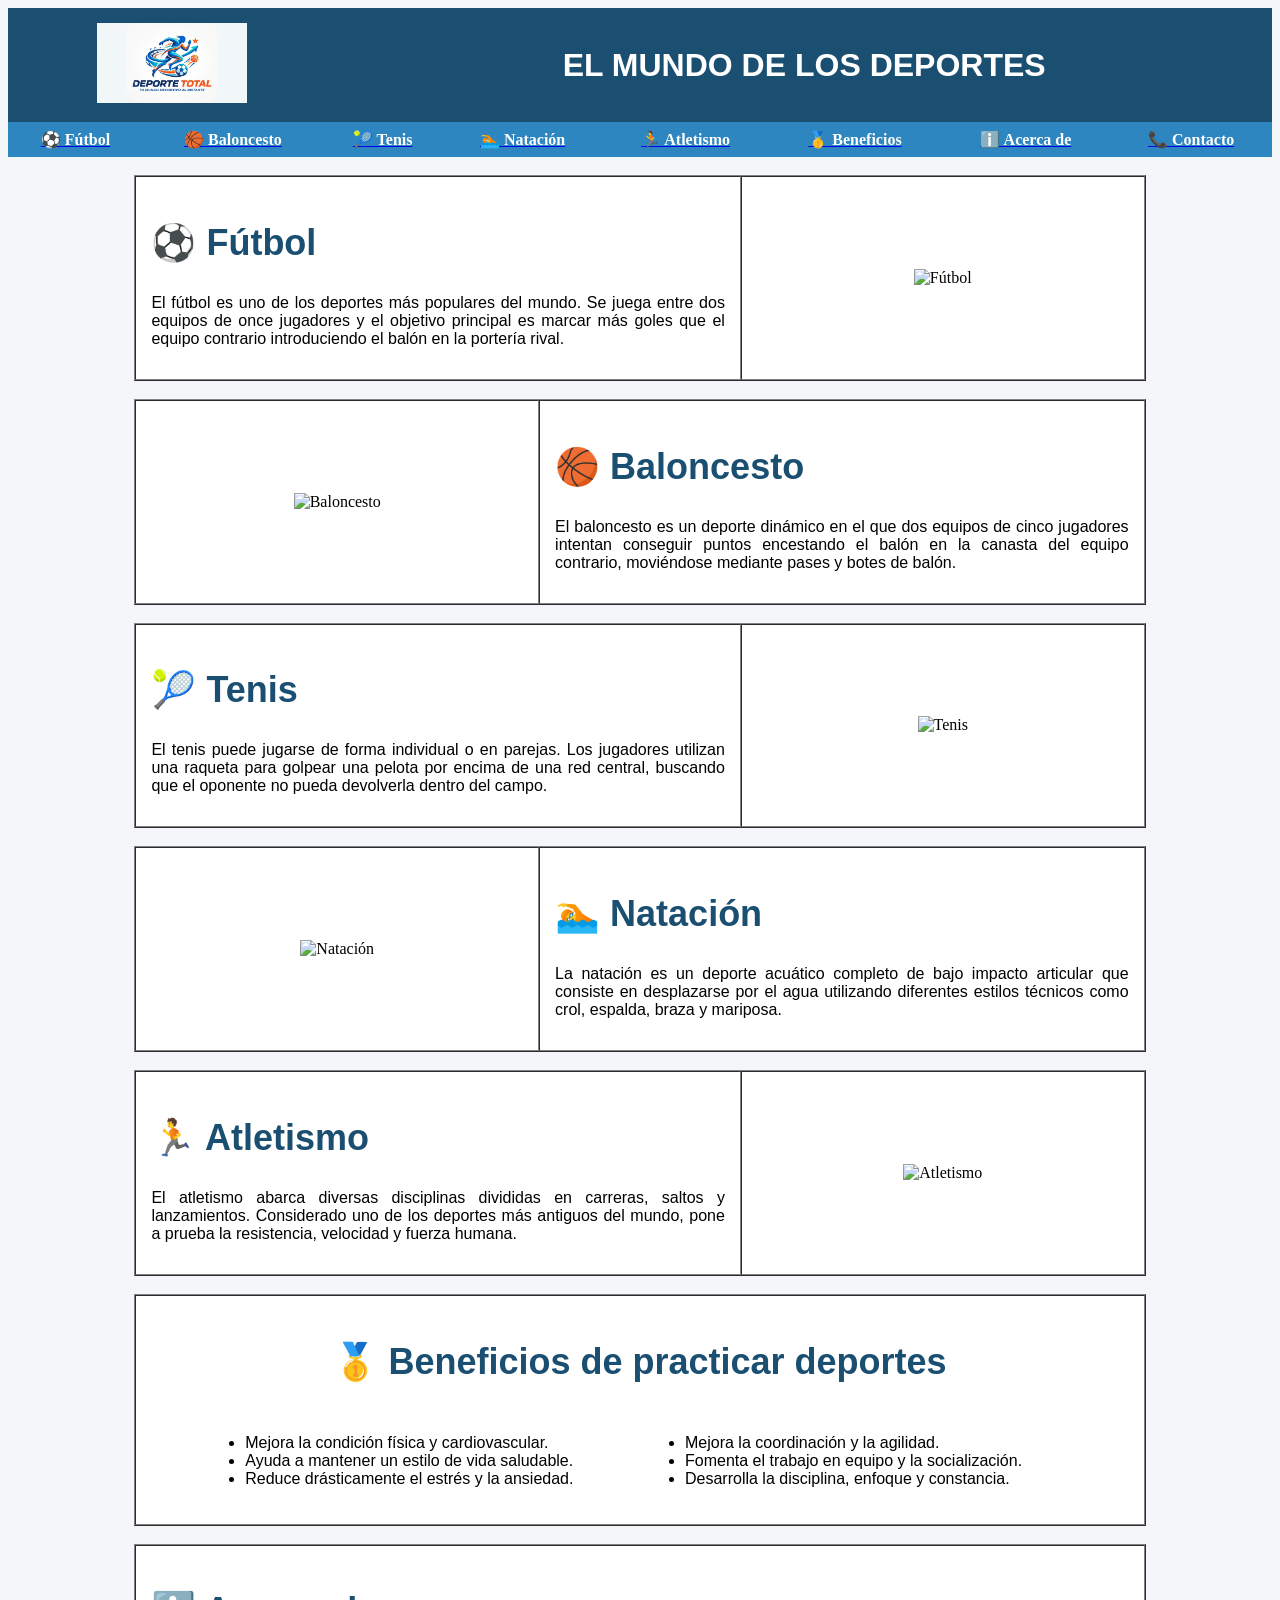
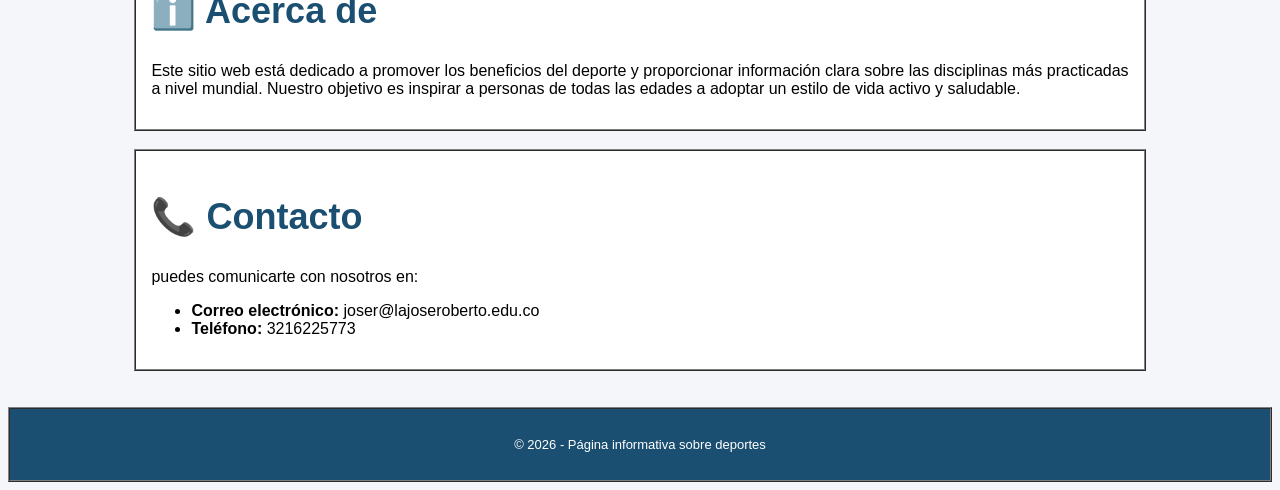
==== index.html @ e4895d81 "interactividad" ====
<!DOCTYPE html>
<html lang="es">
<head>
    <meta charset="UTF-8">
    <meta name="viewport" content="width=device-width, initial-scale=1.0">
    <title>El Mundo de los Deportes</title>
</head>
<body bgcolor="#F4F6F9">

    <header>
        <table border="0" cellpadding="15" cellspacing="0" width="100%" bgcolor="#1B4F72">
            <tr align="center">
                <td>
                    <img src="LOGO.jpg" width="150" height="80" alt="Logo Deportes">
                </td>
                <td>
                    <font face="Arial" size="6" color="#FFFFFF">
                        <strong>EL MUNDO DE LOS DEPORTES</strong>
                    </font>
                </td>
            </tr>
        </table>
    </header>

    <table border="0" cellpadding="8" cellspacing="0" width="100%" bgcolor="#2E86C1">
        <tr align="center">
            <td><a href="#futbol"><font color="white"><b>⚽ Fútbol</b></font></a></td>
            <td><a href="#baloncesto"><font color="white"><b>🏀 Baloncesto</b></font></a></td>
            <td><a href="#tenis"><font color="white"><b>🎾 Tenis</b></font></a></td>
            <td><a href="#natacion"><font color="white"><b>🏊 Natación</b></font></a></td>
            <td><a href="#atletismo"><font color="white"><b>🏃 Atletismo</b></font></a></td>
            <td><a href="#beneficios"><font color="white"><b>🥇 Beneficios</b></font></a></td>
            <td><a href="#acerca"><font color="white"><b>ℹ️ Acerca de</b></font></a></td>
            <td><a href="#contacto"><font color="white"><b>📞 Contacto</b></font></a></td>
        </tr>
    </table>

    <br>

    <main>
        <table border="0" cellpadding="0" cellspacing="0" width="80%" align="center">
            <tr>
                <td>

                    <section id="futbol">
                        <table border="1" cellpadding="15" cellspacing="0" width="100%" bgcolor="#FFFFFF">
                            <tr>
                                <td width="60%">
                                    <font face="Arial" size="5" color="#1B4F72"><h2>⚽ Fútbol</h2></font>
                                    <font face="Arial" size="3">
                                        <p align="justify">El fútbol es uno de los deportes más populares del mundo. Se juega entre dos equipos de once jugadores y el objetivo principal es marcar más goles que el equipo contrario introduciendo el balón en la portería rival.</p>
                                    </font>
                                </td>
                                <td width="40%" align="center">
                                    <img src="https://images.unsplash.com/photo-1579952363873-27f3bade9f55?auto=format&fit=crop&w=900&q=80" width="250" alt="Fútbol">
                                </td>
                            </tr>
                        </table>
                    </section>

                    <br>

                    <section id="baloncesto">
                        <table border="1" cellpadding="15" cellspacing="0" width="100%" bgcolor="#FFFFFF">
                            <tr>
                                <td width="40%" align="center">
                                    <img src="https://images.unsplash.com/photo-1546519638-68e109498ffc?auto=format&fit=crop&w=900&q=80" width="250" alt="Baloncesto">
                                </td>
                                <td width="60%">
                                    <font face="Arial" size="5" color="#1B4F72"><h2>🏀 Baloncesto</h2></font>
                                    <font face="Arial" size="3">
                                        <p align="justify">El baloncesto es un deporte dinámico en el que dos equipos de cinco jugadores intentan conseguir puntos encestando el balón en la canasta del equipo contrario, moviéndose mediante pases y botes de balón.</p>
                                    </font>
                                </td>
                            </tr>
                        </table>
                    </section>

                    <br>

                    <section id="tenis">
                        <table border="1" cellpadding="15" cellspacing="0" width="100%" bgcolor="#FFFFFF">
                            <tr>
                                <td width="60%">
                                    <font face="Arial" size="5" color="#1B4F72"><h2>🎾 Tenis</h2></font>
                                    <font face="Arial" size="3">
                                        <p align="justify">El tenis puede jugarse de forma individual o en parejas. Los jugadores utilizan una raqueta para golpear una pelota por encima de una red central, buscando que el oponente no pueda devolverla dentro del campo.</p>
                                    </font>
                                </td>
                                <td width="40%" align="center">
                                    <img src="https://images.unsplash.com/photo-1595435934249-5df7ed86e1c0?auto=format&fit=crop&w=900&q=80" width="250" alt="Tenis">
                                </td>
                            </tr>
                        </table>
                    </section>

                    <br>

                    <section id="natacion">
                        <table border="1" cellpadding="15" cellspacing="0" width="100%" bgcolor="#FFFFFF">
                            <tr>
                                <td width="40%" align="center">
                                    <img src="https://images.unsplash.com/photo-1530549387789-4c1017266635?auto=format&fit=crop&w=900&q=80" width="250" alt="Natación">
                                </td>
                                <td width="60%">
                                    <font face="Arial" size="5" color="#1B4F72"><h2>🏊 Natación</h2></font>
                                    <font face="Arial" size="3">
                                        <p align="justify">La natación es un deporte acuático completo de bajo impacto articular que consiste en desplazarse por el agua utilizando diferentes estilos técnicos como crol, espalda, braza y mariposa.</p>
                                    </font>
                                </td>
                            </tr>
                        </table>
                    </section>

                    <br>

                    <section id="atletismo">
                        <table border="1" cellpadding="15" cellspacing="0" width="100%" bgcolor="#FFFFFF">
                            <tr>
                                <td width="60%">
                                    <font face="Arial" size="5" color="#1B4F72"><h2>🏃 Atletismo</h2></font>
                                    <font face="Arial" size="3">
                                        <p align="justify">El atletismo abarca diversas disciplinas divididas en carreras, saltos y lanzamientos. Considerado uno de los deportes más antiguos del mundo, pone a prueba la resistencia, velocidad y fuerza humana.</p>
                                    </font>
                                </td>
                                <td width="40%" align="center">
                                    <img src="https://images.unsplash.com/photo-1461896836934-ffe607ba8211?auto=format&fit=crop&w=900&q=80" width="250" alt="Atletismo">
                                </td>
                            </tr>
                        </table>
                    </section>

                    <br>

                    <section id="beneficios">
                        <table border="1" cellpadding="15" cellspacing="0" width="100%" bgcolor="#FFFFFF">
                            <tr>
                                <td align="center">
                                    <font face="Arial" size="5" color="#1B4F72"><h2>🥇 Beneficios de practicar deportes</h2></font>
                                    <table border="0" cellpadding="5" cellspacing="0" width="90%">
                                        <tr>
                                            <td width="50%" valign="top">
                                                <font face="Arial" size="3">
                                                    <ul>
                                                        <li>Mejora la condición física y cardiovascular.</li>
                                                        <li>Ayuda a mantener un estilo de vida saludable.</li>
                                                        <li>Reduce drásticamente el estrés y la ansiedad.</li>
                                                    </ul>
                                                </font>
                                            </td>
                                            <td width="50%" valign="top">
                                                <font face="Arial" size="3">
                                                    <ul>
                                                        <li>Mejora la coordinación y la agilidad.</li>
                                                        <li>Fomenta el trabajo en equipo y la socialización.</li>
                                                        <li>Desarrolla la disciplina, enfoque y constancia.</li>
                                                    </ul>
                                                </font>
                                            </td>
                                        </tr>
                                    </table>
                                </td>
                            </tr>
                        </table>
                    </section>

                    <br>

                    <section id="acerca">
                        <table border="1" cellpadding="15" cellspacing="0" width="100%" bgcolor="#FFFFFF">
                            <tr>
                                <td>
                                    <font face="Arial" size="5" color="#1B4F72"><h2>ℹ️ Acerca de</h2></font>
                                    <font face="Arial" size="3">
                                        <p align="justify">Este sitio web está dedicado a promover los beneficios del deporte y proporcionar información clara sobre las disciplinas más practicadas a nivel mundial. Nuestro objetivo es inspirar a personas de todas las edades a adoptar un estilo de vida activo y saludable.</p>
                                    </font>
                                </td>
                            </tr>
                        </table>
                    </section>

                    <br>

                    <section id="contacto">
                        <table border="1" cellpadding="15" cellspacing="0" width="100%" bgcolor="#FFFFFF">
                            <tr>
                                <td>
                                    <font face="Arial" size="5" color="#1B4F72"><h2>📞 Contacto</h2></font>
                                    <font face="Arial" size="3">
                                        <p>puedes comunicarte con nosotros en:</p>
                                        <ul>
                                            <li><strong>Correo electrónico:</strong> joser@lajoseroberto.edu.co</li>
                                            <li><strong>Teléfono:</strong> 3216225773</li>
                                        </ul>
                                    </font>
                                </td>
                            </tr>
                        </table>
                    </section>

                </td>
            </tr>
        </table>
    </main>

    <br><br>

    <footer>
        <table border="1" cellpadding="15" cellspacing="0" width="100%" bgcolor="#1B4F72">
            <tr align="center">
                <td>
                    <font face="Arial" size="2" color="#FFFFFF">
                        <p>© 2026 - Página informativa sobre deportes</p>
                    </font>
                </td>
            </tr>
        </table>
    </footer>

</body>
</html>
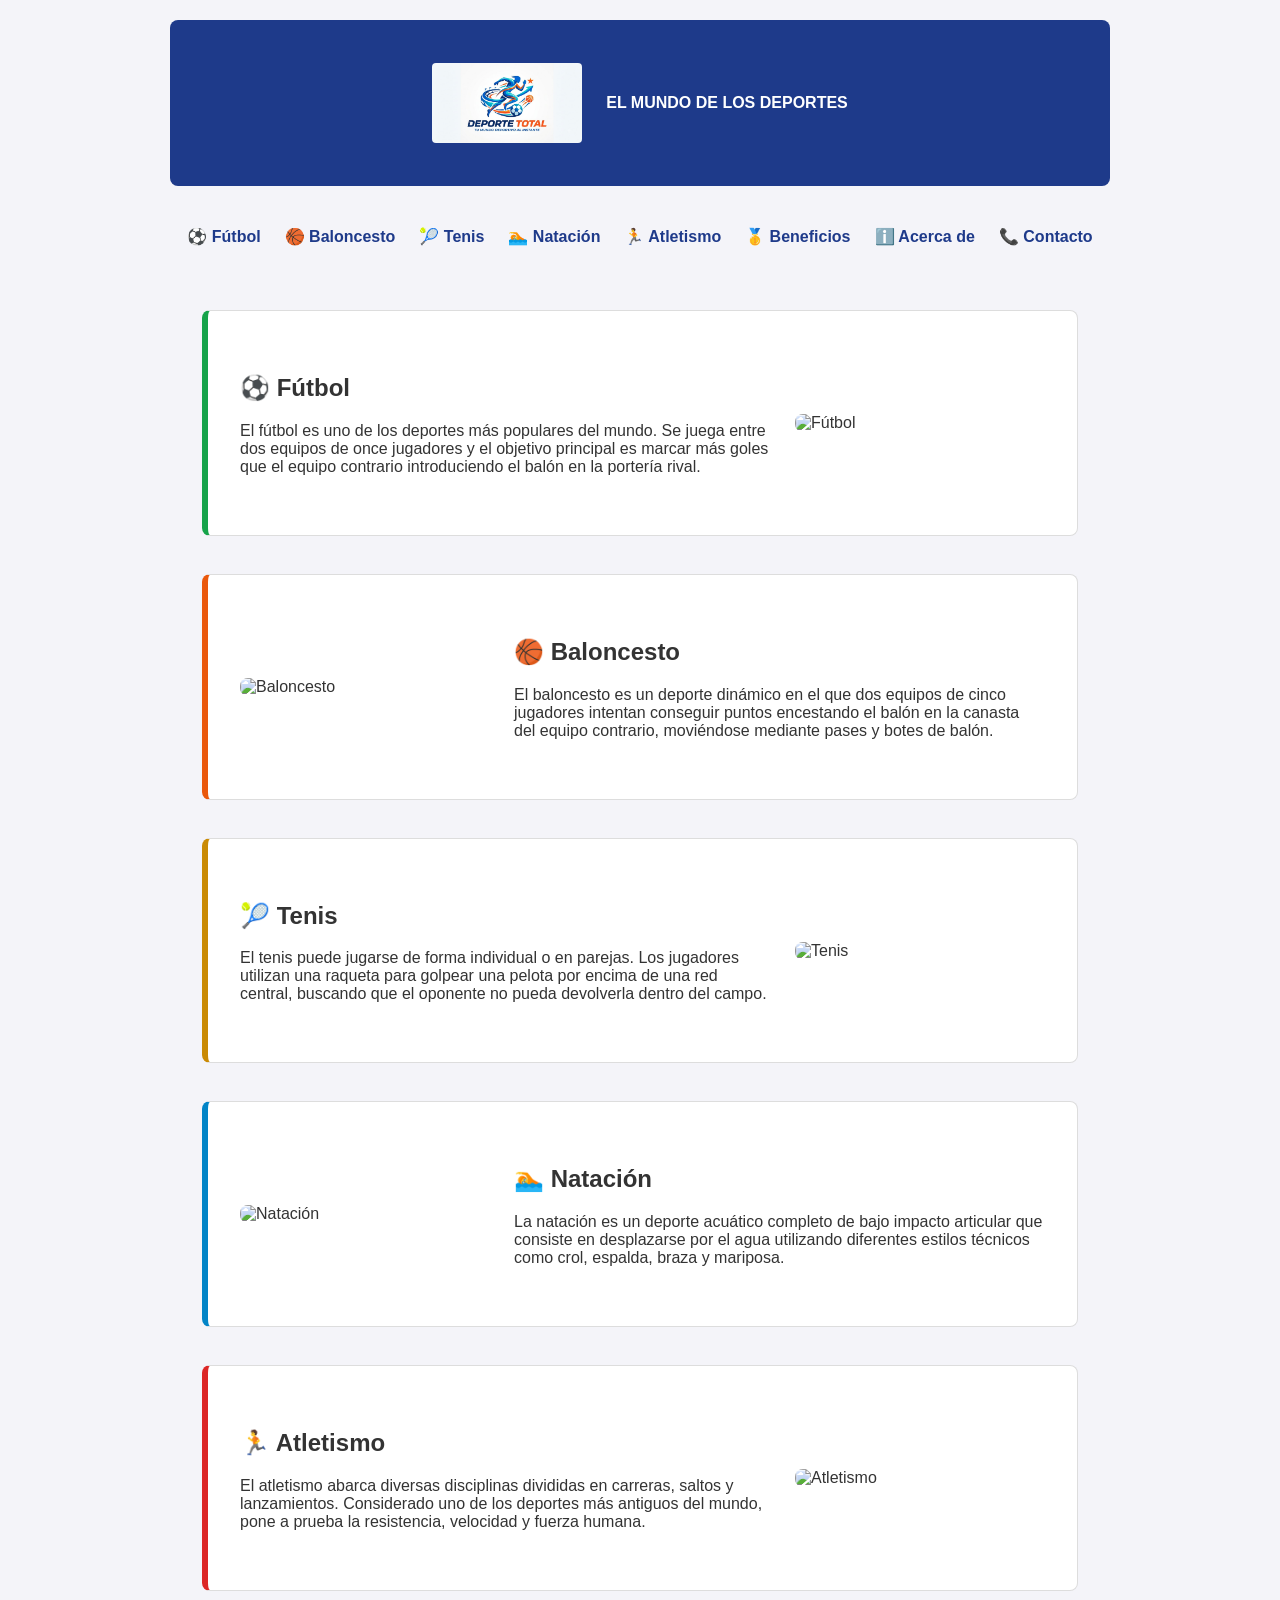
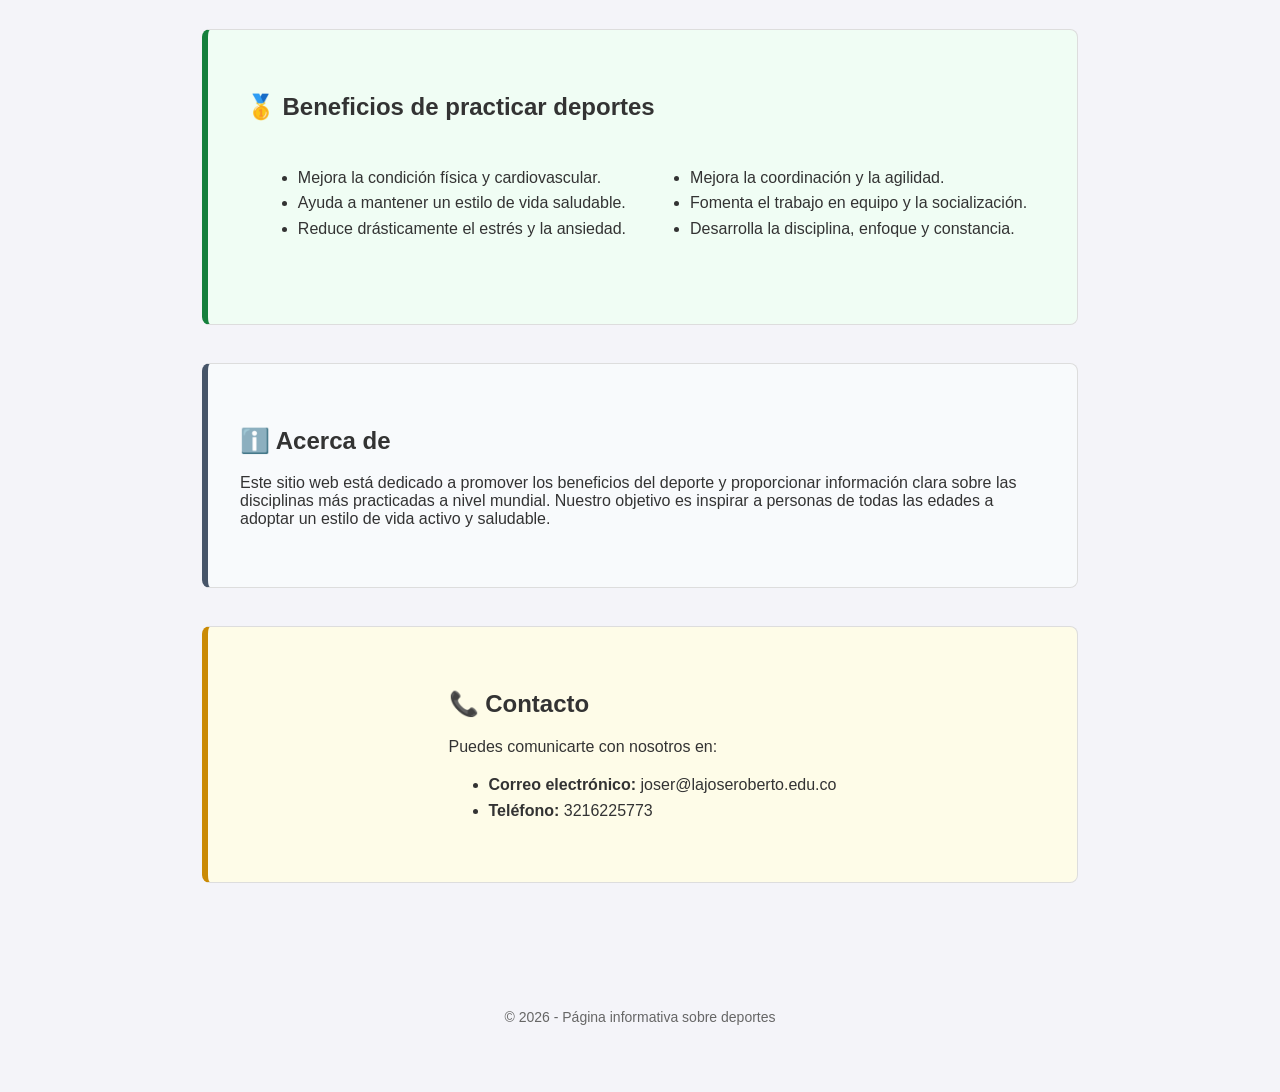
==== commit aa76bb9b: "pagina css" ====
--- a/index.html
+++ b/index.html
@@ -1,76 +1,122 @@
 <!DOCTYPE html>
 <html lang="es">
+
 <head>
     <meta charset="UTF-8">
     <meta name="viewport" content="width=device-width, initial-scale=1.0">
     <title>El Mundo de los Deportes</title>
+    <link rel="stylesheet" href="css/style.css">
 </head>
-<body bgcolor="#F4F6F9">
+
+<body>
 
     <header>
-        <table border="0" cellpadding="15" cellspacing="0" width="100%" bgcolor="#1B4F72">
-            <tr align="center">
-                <td>
-                    <img src="LOGO.jpg" width="150" height="80" alt="Logo Deportes">
+        <table >
+            <tr >
+                <td >
+                    <img src="LOGO.jpg" alt="Logo Deportes" width="150" height="80">
                 </td>
-                <td>
-                    <font face="Arial" size="6" color="#FFFFFF">
-                        <strong>EL MUNDO DE LOS DEPORTES</strong>
-                    </font>
+
+                <td >
+                    <strong>EL MUNDO DE LOS DEPORTES</strong>
                 </td>
             </tr>
         </table>
     </header>
 
-    <table border="0" cellpadding="8" cellspacing="0" width="100%" bgcolor="#2E86C1">
-        <tr align="center">
-            <td><a href="#futbol"><font color="white"><b>⚽ Fútbol</b></font></a></td>
-            <td><a href="#baloncesto"><font color="white"><b>🏀 Baloncesto</b></font></a></td>
-            <td><a href="#tenis"><font color="white"><b>🎾 Tenis</b></font></a></td>
-            <td><a href="#natacion"><font color="white"><b>🏊 Natación</b></font></a></td>
-            <td><a href="#atletismo"><font color="white"><b>🏃 Atletismo</b></font></a></td>
-            <td><a href="#beneficios"><font color="white"><b>🥇 Beneficios</b></font></a></td>
-            <td><a href="#acerca"><font color="white"><b>ℹ️ Acerca de</b></font></a></td>
-            <td><a href="#contacto"><font color="white"><b>📞 Contacto</b></font></a></td>
+    <br>
+
+    <table >
+        <tr >
+
+            <td >
+                <a href="#futbol">⚽ Fútbol</a>
+            </td>
+
+            <td >
+                <a href="#baloncesto">🏀 Baloncesto</a>
+            </td>
+
+            <td >
+                <a href="#tenis">🎾 Tenis</a>
+            </td>
+
+            <td >
+                <a href="#natacion">🏊 Natación</a>
+            </td>
+
+            <td >
+                <a href="#atletismo">🏃 Atletismo</a>
+            </td>
+
+            <td >
+                <a href="#beneficios">🥇 Beneficios</a>
+            </td>
+
+            <td >
+                <a href="#acerca">ℹ️ Acerca de</a>
+            </td>
+
+            <td >
+                <a href="#contacto">📞 Contacto</a>
+            </td>
+
         </tr>
     </table>
 
     <br>
 
     <main>
-        <table border="0" cellpadding="0" cellspacing="0" width="80%" align="center">
+
+        <table >
             <tr>
-                <td>
-
+                <td >
+
+                    <!-- FÚTBOL -->
                     <section id="futbol">
-                        <table border="1" cellpadding="15" cellspacing="0" width="100%" bgcolor="#FFFFFF">
-                            <tr>
-                                <td width="60%">
-                                    <font face="Arial" size="5" color="#1B4F72"><h2>⚽ Fútbol</h2></font>
-                                    <font face="Arial" size="3">
-                                        <p align="justify">El fútbol es uno de los deportes más populares del mundo. Se juega entre dos equipos de once jugadores y el objetivo principal es marcar más goles que el equipo contrario introduciendo el balón en la portería rival.</p>
-                                    </font>
-                                </td>
-                                <td width="40%" align="center">
-                                    <img src="https://images.unsplash.com/photo-1579952363873-27f3bade9f55?auto=format&fit=crop&w=900&q=80" width="250" alt="Fútbol">
-                                </td>
-                            </tr>
-                        </table>
-                    </section>
-
-                    <br>
-
+                        <table >
+                            <tr>
+                                <td >
+                                    <h2>⚽ Fútbol</h2>
+
+                                    <p >
+                                        El fútbol es uno de los deportes más populares del mundo.
+                                        Se juega entre dos equipos de once jugadores y el objetivo
+                                        principal es marcar más goles que el equipo contrario
+                                        introduciendo el balón en la portería rival.
+                                    </p>
+                                </td>
+
+                                <td >
+                                    <img src="https://images.unsplash.com/photo-1579952363873-27f3bade9f55?auto=format&fit=crop&w=900&q=80"
+                                         width="250"
+                                         alt="Fútbol">
+                                </td>
+                            </tr>
+                        </table>
+                    </section>
+
+                    <br>
+
+                   
                     <section id="baloncesto">
-                        <table border="1" cellpadding="15" cellspacing="0" width="100%" bgcolor="#FFFFFF">
-                            <tr>
-                                <td width="40%" align="center">
-                                    <img src="https://images.unsplash.com/photo-1546519638-68e109498ffc?auto=format&fit=crop&w=900&q=80" width="250" alt="Baloncesto">
-                                </td>
-                                <td width="60%">
-                                    <font face="Arial" size="5" color="#1B4F72"><h2>🏀 Baloncesto</h2></font>
-                                    <font face="Arial" size="3">
-                                        <p align="justify">El baloncesto es un deporte dinámico en el que dos equipos de cinco jugadores intentan conseguir puntos encestando el balón en la canasta del equipo contrario, moviéndose mediante pases y botes de balón.</p>
-                                    </font>
+                        <table >
+                            <tr>
+                                <td >
+                                    <img src="https://images.unsplash.com/photo-1546519638-68e109498ffc?auto=format&fit=crop&w=900&q=80"
+                                         width="250"
+                                         alt="Baloncesto">
+                                </td>
+
+                                <td >
+                                    <h2>🏀 Baloncesto</h2>
+
+                                    <p >
+                                        El baloncesto es un deporte dinámico en el que dos equipos
+                                        de cinco jugadores intentan conseguir puntos encestando el
+                                        balón en la canasta del equipo contrario, moviéndose mediante
+                                        pases y botes de balón.
+                                    </p>
                                 </td>
                             </tr>
                         </table>
@@ -79,16 +125,23 @@
                     <br>
 
                     <section id="tenis">
-                        <table border="1" cellpadding="15" cellspacing="0" width="100%" bgcolor="#FFFFFF">
-                            <tr>
-                                <td width="60%">
-                                    <font face="Arial" size="5" color="#1B4F72"><h2>🎾 Tenis</h2></font>
-                                    <font face="Arial" size="3">
-                                        <p align="justify">El tenis puede jugarse de forma individual o en parejas. Los jugadores utilizan una raqueta para golpear una pelota por encima de una red central, buscando que el oponente no pueda devolverla dentro del campo.</p>
-                                    </font>
-                                </td>
-                                <td width="40%" align="center">
-                                    <img src="https://images.unsplash.com/photo-1595435934249-5df7ed86e1c0?auto=format&fit=crop&w=900&q=80" width="250" alt="Tenis">
+                        <table >
+                            <tr>
+                                <td >
+                                    <h2>🎾 Tenis</h2>
+
+                                    <p >
+                                        El tenis puede jugarse de forma individual o en parejas.
+                                        Los jugadores utilizan una raqueta para golpear una pelota
+                                        por encima de una red central, buscando que el oponente no
+                                        pueda devolverla dentro del campo.
+                                    </p>
+                                </td>
+
+                                <td >
+                                    <img src="https://images.unsplash.com/photo-1595435934249-5df7ed86e1c0?auto=format&fit=crop&w=900&q=80"
+                                         width="250"
+                                         alt="Tenis">
                                 </td>
                             </tr>
                         </table>
@@ -97,68 +150,85 @@
                     <br>
 
                     <section id="natacion">
-                        <table border="1" cellpadding="15" cellspacing="0" width="100%" bgcolor="#FFFFFF">
-                            <tr>
-                                <td width="40%" align="center">
-                                    <img src="https://images.unsplash.com/photo-1530549387789-4c1017266635?auto=format&fit=crop&w=900&q=80" width="250" alt="Natación">
-                                </td>
-                                <td width="60%">
-                                    <font face="Arial" size="5" color="#1B4F72"><h2>🏊 Natación</h2></font>
-                                    <font face="Arial" size="3">
-                                        <p align="justify">La natación es un deporte acuático completo de bajo impacto articular que consiste en desplazarse por el agua utilizando diferentes estilos técnicos como crol, espalda, braza y mariposa.</p>
-                                    </font>
-                                </td>
-                            </tr>
-                        </table>
-                    </section>
-
-                    <br>
-
+                        <table >
+                            <tr>
+                                <td >
+                                    <img src="https://images.unsplash.com/photo-1530549387789-4c1017266635?auto=format&fit=crop&w=900&q=80"
+                                         width="250"
+                                         alt="Natación">
+                                </td>
+
+                                <td >
+                                    <h2>🏊 Natación</h2>
+
+                                    <p >
+                                        La natación es un deporte acuático completo de bajo impacto
+                                        articular que consiste en desplazarse por el agua utilizando
+                                        diferentes estilos técnicos como crol, espalda, braza y mariposa.
+                                    </p>
+                                </td>
+                            </tr>
+                        </table>
+                    </section>
+
+                    <br>
+
+                
                     <section id="atletismo">
-                        <table border="1" cellpadding="15" cellspacing="0" width="100%" bgcolor="#FFFFFF">
-                            <tr>
-                                <td width="60%">
-                                    <font face="Arial" size="5" color="#1B4F72"><h2>🏃 Atletismo</h2></font>
-                                    <font face="Arial" size="3">
-                                        <p align="justify">El atletismo abarca diversas disciplinas divididas en carreras, saltos y lanzamientos. Considerado uno de los deportes más antiguos del mundo, pone a prueba la resistencia, velocidad y fuerza humana.</p>
-                                    </font>
-                                </td>
-                                <td width="40%" align="center">
-                                    <img src="https://images.unsplash.com/photo-1461896836934-ffe607ba8211?auto=format&fit=crop&w=900&q=80" width="250" alt="Atletismo">
-                                </td>
-                            </tr>
-                        </table>
-                    </section>
-
-                    <br>
-
+                        <table >
+                            <tr>
+                                <td >
+                                    <h2>🏃 Atletismo</h2>
+
+                                    <p >
+                                        El atletismo abarca diversas disciplinas divididas en carreras,
+                                        saltos y lanzamientos. Considerado uno de los deportes más
+                                        antiguos del mundo, pone a prueba la resistencia, velocidad
+                                        y fuerza humana.
+                                    </p>
+                                </td>
+
+                                <td >
+                                    <img src="https://images.unsplash.com/photo-1461896836934-ffe607ba8211?auto=format&fit=crop&w=900&q=80"
+                                         width="250"
+                                         alt="Atletismo">
+                                </td>
+                            </tr>
+                        </table>
+                    </section>
+
+                    <br>
+
+                 
                     <section id="beneficios">
-                        <table border="1" cellpadding="15" cellspacing="0" width="100%" bgcolor="#FFFFFF">
-                            <tr>
-                                <td align="center">
-                                    <font face="Arial" size="5" color="#1B4F72"><h2>🥇 Beneficios de practicar deportes</h2></font>
-                                    <table border="0" cellpadding="5" cellspacing="0" width="90%">
+                        <table >
+                            <tr>
+                                <td >
+
+                                    <h2>🥇 Beneficios de practicar deportes</h2>
+
+                                    <table >
                                         <tr>
-                                            <td width="50%" valign="top">
-                                                <font face="Arial" size="3">
-                                                    <ul>
-                                                        <li>Mejora la condición física y cardiovascular.</li>
-                                                        <li>Ayuda a mantener un estilo de vida saludable.</li>
-                                                        <li>Reduce drásticamente el estrés y la ansiedad.</li>
-                                                    </ul>
-                                                </font>
+
+                                            <td >
+                                                <ul>
+                                                    <li>Mejora la condición física y cardiovascular.</li>
+                                                    <li>Ayuda a mantener un estilo de vida saludable.</li>
+                                                    <li>Reduce drásticamente el estrés y la ansiedad.</li>
+                                                </ul>
                                             </td>
-                                            <td width="50%" valign="top">
-                                                <font face="Arial" size="3">
-                                                    <ul>
-                                                        <li>Mejora la coordinación y la agilidad.</li>
-                                                        <li>Fomenta el trabajo en equipo y la socialización.</li>
-                                                        <li>Desarrolla la disciplina, enfoque y constancia.</li>
-                                                    </ul>
-                                                </font>
+
+                                            <td >
+                                                <ul>
+                                                    <li>Mejora la coordinación y la agilidad.</li>
+                                                    <li>Fomenta el trabajo en equipo y la socialización.</li>
+                                                    <li>Desarrolla la disciplina, enfoque y constancia.</li>
+                                                </ul>
                                             </td>
+
                                         </tr>
                                     </table>
+
                                 </td>
                             </tr>
                         </table>
@@ -167,13 +237,20 @@
                     <br>
 
                     <section id="acerca">
-                        <table border="1" cellpadding="15" cellspacing="0" width="100%" bgcolor="#FFFFFF">
-                            <tr>
-                                <td>
-                                    <font face="Arial" size="5" color="#1B4F72"><h2>ℹ️ Acerca de</h2></font>
-                                    <font face="Arial" size="3">
-                                        <p align="justify">Este sitio web está dedicado a promover los beneficios del deporte y proporcionar información clara sobre las disciplinas más practicadas a nivel mundial. Nuestro objetivo es inspirar a personas de todas las edades a adoptar un estilo de vida activo y saludable.</p>
-                                    </font>
+                        <table >
+                            <tr>
+                                <td >
+
+                                    <h2>ℹ️ Acerca de</h2>
+
+                                    <p >
+                                        Este sitio web está dedicado a promover los beneficios del
+                                        deporte y proporcionar información clara sobre las disciplinas
+                                        más practicadas a nivel mundial. Nuestro objetivo es inspirar
+                                        a personas de todas las edades a adoptar un estilo de vida
+                                        activo y saludable.
+                                    </p>
+
                                 </td>
                             </tr>
                         </table>
@@ -182,17 +259,28 @@
                     <br>
 
                     <section id="contacto">
-                        <table border="1" cellpadding="15" cellspacing="0" width="100%" bgcolor="#FFFFFF">
-                            <tr>
-                                <td>
-                                    <font face="Arial" size="5" color="#1B4F72"><h2>📞 Contacto</h2></font>
-                                    <font face="Arial" size="3">
-                                        <p>puedes comunicarte con nosotros en:</p>
-                                        <ul>
-                                            <li><strong>Correo electrónico:</strong> joser@lajoseroberto.edu.co</li>
-                                            <li><strong>Teléfono:</strong> 3216225773</li>
-                                        </ul>
-                                    </font>
+                        <table >
+                            <tr>
+                                <td >
+
+                                    <h2>📞 Contacto</h2>
+
+                                    <p >
+                                        Puedes comunicarte con nosotros en:
+                                    </p>
+
+                                    <ul>
+                                        <li>
+                                            <strong>Correo electrónico:</strong>
+                                            joser@lajoseroberto.edu.co
+                                        </li>
+
+                                        <li>
+                                            <strong>Teléfono:</strong>
+                                            3216225773
+                                        </li>
+                                    </ul>
+
                                 </td>
                             </tr>
                         </table>
@@ -201,21 +289,27 @@
                 </td>
             </tr>
         </table>
+
     </main>
 
-    <br><br>
-
+    <br>
+    <br>
+
+   
     <footer>
-        <table border="1" cellpadding="15" cellspacing="0" width="100%" bgcolor="#1B4F72">
-            <tr align="center">
-                <td>
-                    <font face="Arial" size="2" color="#FFFFFF">
-                        <p>© 2026 - Página informativa sobre deportes</p>
-                    </font>
+        <table >
+            <tr>
+                <td >
+
+                    <p >
+                        © 2026 - Página informativa sobre deportes
+                    </p>
+
                 </td>
             </tr>
         </table>
     </footer>
 
 </body>
-</html>+</html>
+
--- a/css/style.css
+++ b/css/style.css
@@ -0,0 +1,114 @@
+/* Configuración general y centrado */
+body {
+    font-family: Arial, sans-serif;
+    background-color: #f4f4f9;
+    color: #333;
+    margin: 0;
+    padding: 20px;
+}
+
+/* Centrado general de contenedores */
+header, main, footer, nav {
+    max-width: 900px;
+    margin: 0 auto;
+}
+
+/* Encabezado */
+header {
+    background-color: #1e3a8a;
+    color: white;
+    text-align: center;
+    padding: 20px;
+    border-radius: 8px;
+}
+
+header img {
+    vertical-align: middle;
+    border-radius: 4px;
+}
+
+/* Menú de navegación */
+table {
+    margin: 15px auto;
+    border-collapse: collapse;
+}
+
+td {
+    padding: 8px 12px;
+}
+
+a {
+    color: #1e3a8a;
+    text-decoration: none;
+    font-weight: bold;
+}
+
+a:hover {
+    color: #2563eb;
+    text-decoration: underline;
+}
+
+/* Estilos de las Secciones */
+section {
+    background-color: white;
+    padding: 20px;
+    margin-bottom: 20px;
+    border-radius: 8px;
+    border: 1px solid #ddd;
+}
+
+/* Diferenciación visual por sección */
+#futbol {
+    border-left: 6px solid #16a34a; /* Verde */
+}
+
+#baloncesto {
+    border-left: 6px solid #ea580c; /* Naranja */
+}
+
+#tenis {
+    border-left: 6px solid #ca8a04; /* Amarillo */
+}
+
+#natacion {
+    border-left: 6px solid #0284c7; /* Azul */
+}
+
+#atletismo {
+    border-left: 6px solid #dc2626; /* Rojo */
+}
+
+#beneficios {
+    background-color: #f0fdf4;
+    border-left: 6px solid #15803d;
+}
+
+#acerca {
+    background-color: #f8fafc;
+    border-left: 6px solid #475569;
+}
+
+#contacto {
+    background-color: #fefce8;
+    border-left: 6px solid #ca8a04;
+}
+
+/* Imágenes dentro de las secciones */
+section img {
+    border-radius: 8px;
+    display: block;
+    margin: 0 auto;
+}
+
+/* Listas */
+ul {
+    line-height: 1.6;
+}
+
+/* Pie de página */
+footer {
+    text-align: center;
+    padding: 10px;
+    color: #666;
+    font-size: 14px;
+}
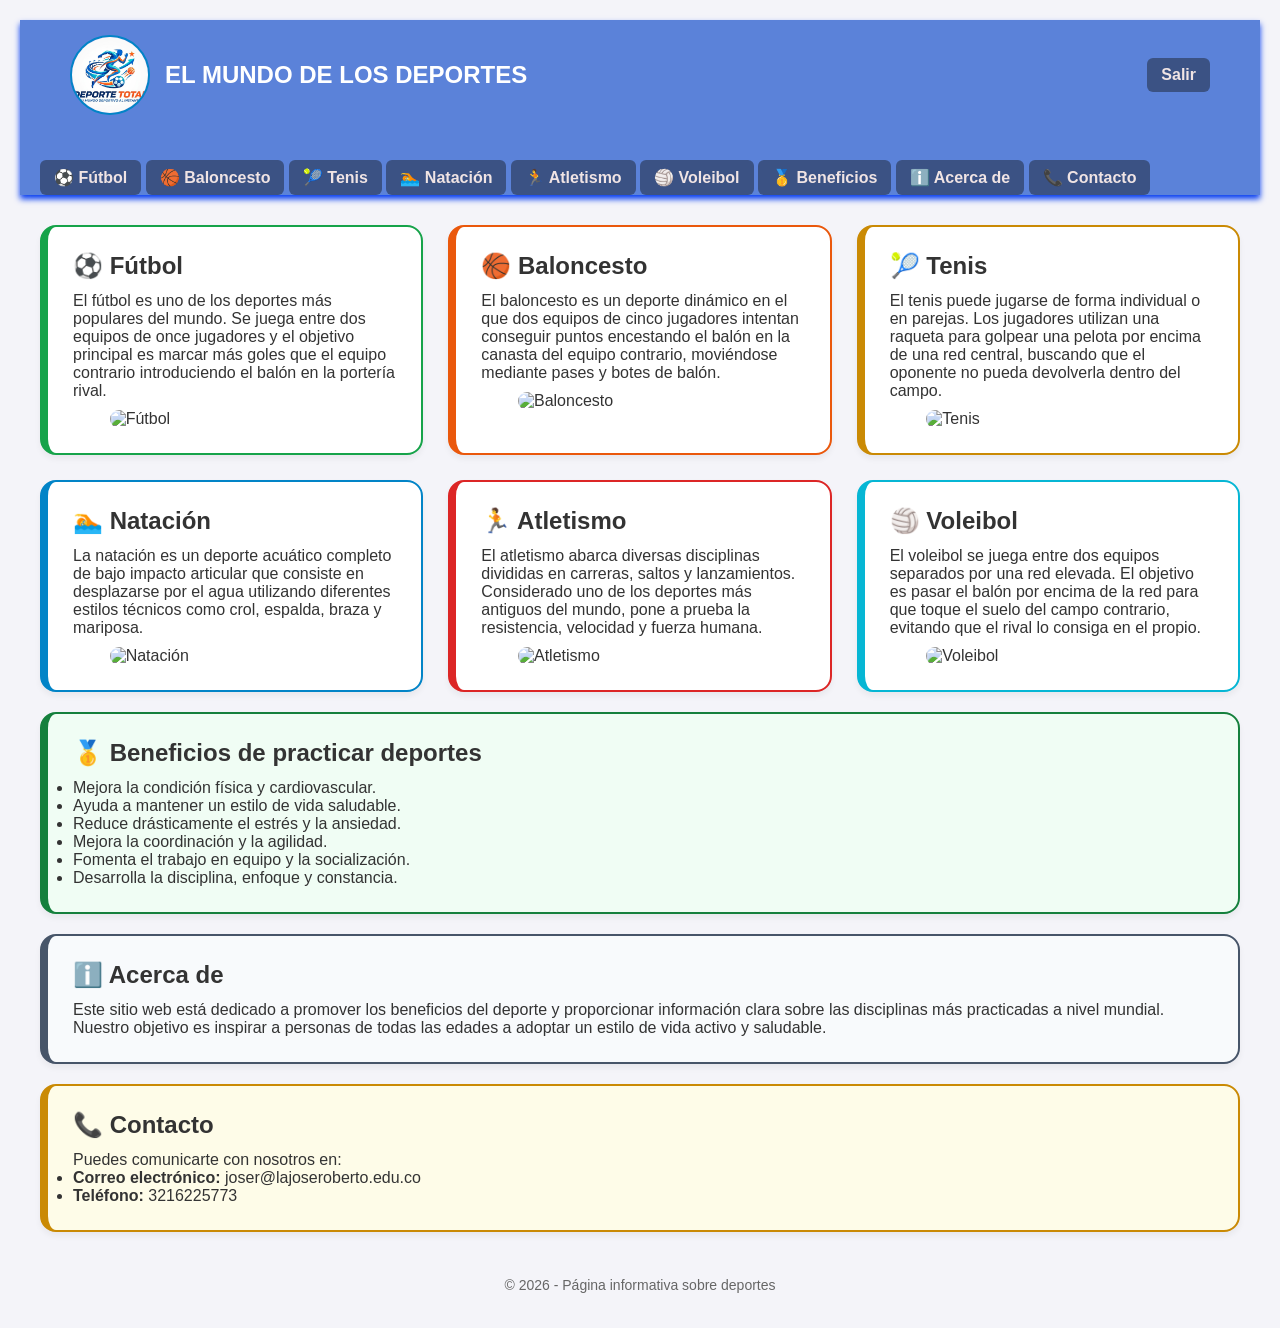
==== commit 2510005b: "CSS interactivo" ====
--- a/index.html
+++ b/index.html
@@ -11,305 +11,152 @@
 <body>
 
     <header>
-        <table >
-            <tr >
-                <td >
-                    <img src="LOGO.jpg" alt="Logo Deportes" width="150" height="80">
-                </td>
+        <div class="header-container">
+            <div class="header-left">
+                <img src="LOGO.jpg" alt="Logo Deportes" id="logo-header" width="80" height="80">
+                <div class="header-title">
+                    <h1>EL MUNDO DE LOS DEPORTES</h1>
+                </div>
+            </div>
+            <div class="header-right">
+                <a href="login.html" class="button-salir">Salir</a>
+            </div>
+        </div>
 
-                <td >
-                    <strong>EL MUNDO DE LOS DEPORTES</strong>
-                </td>
-            </tr>
-        </table>
+        <nav>
+            <a href="#futbol">⚽ Fútbol</a>
+            <a href="#baloncesto">🏀 Baloncesto</a>
+            <a href="#tenis">🎾 Tenis</a>
+            <a href="#natacion">🏊 Natación</a>
+            <a href="#atletismo">🏃 Atletismo</a>
+            <a href="#voleibol">🏐 Voleibol</a>
+            <a href="#beneficios">🥇 Beneficios</a>
+            <a href="#acerca">ℹ️ Acerca de</a>
+            <a href="#contacto">📞 Contacto</a>
+        </nav>
     </header>
-
-    <br>
-
-    <table >
-        <tr >
-
-            <td >
-                <a href="#futbol">⚽ Fútbol</a>
-            </td>
-
-            <td >
-                <a href="#baloncesto">🏀 Baloncesto</a>
-            </td>
-
-            <td >
-                <a href="#tenis">🎾 Tenis</a>
-            </td>
-
-            <td >
-                <a href="#natacion">🏊 Natación</a>
-            </td>
-
-            <td >
-                <a href="#atletismo">🏃 Atletismo</a>
-            </td>
-
-            <td >
-                <a href="#beneficios">🥇 Beneficios</a>
-            </td>
-
-            <td >
-                <a href="#acerca">ℹ️ Acerca de</a>
-            </td>
-
-            <td >
-                <a href="#contacto">📞 Contacto</a>
-            </td>
-
-        </tr>
-    </table>
-
-    <br>
 
     <main>
 
-        <table >
-            <tr>
-                <td >
+        <!-- CONTENEDOR EN GRID PARA LAS TARJETAS DE DEPORTES -->
+        <div class="tarjetas-grid">
 
-                    <!-- FÚTBOL -->
-                    <section id="futbol">
-                        <table >
-                            <tr>
-                                <td >
-                                    <h2>⚽ Fútbol</h2>
+            <!-- FÚTBOL -->
+            <section id="futbol" class="tarjeta">
+                <h2>⚽ Fútbol</h2>
+                <p>
+                    El fútbol es uno de los deportes más populares del mundo.
+                    Se juega entre dos equipos de once jugadores y el objetivo
+                    principal es marcar más goles que el equipo contrario
+                    introduciendo el balón en la portería rival.
+                </p>
+                <img src="https://images.unsplash.com/photo-1579952363873-27f3bade9f55?auto=format&fit=crop&w=900&q=80" width="250" alt="Fútbol">
+            </section>
 
-                                    <p >
-                                        El fútbol es uno de los deportes más populares del mundo.
-                                        Se juega entre dos equipos de once jugadores y el objetivo
-                                        principal es marcar más goles que el equipo contrario
-                                        introduciendo el balón en la portería rival.
-                                    </p>
-                                </td>
+            <!-- BALONCESTO -->
+            <section id="baloncesto" class="tarjeta">
+                <h2>🏀 Baloncesto</h2>
+                <p>
+                    El baloncesto es un deporte dinámico en el que dos equipos de cinco jugadores intentan conseguir puntos encestando el
+                    balón en la canasta del equipo contrario, moviéndose mediante
+                    pases y botes de balón.
+                </p>
+                <img src="https://images.unsplash.com/photo-1546519638-68e109498ffc?auto=format&fit=crop&w=900&q=80" width="250" alt="Baloncesto">
+            </section>
 
-                                <td >
-                                    <img src="https://images.unsplash.com/photo-1579952363873-27f3bade9f55?auto=format&fit=crop&w=900&q=80"
-                                         width="250"
-                                         alt="Fútbol">
-                                </td>
-                            </tr>
-                        </table>
-                    </section>
+            <!-- TENIS -->
+            <section id="tenis" class="tarjeta">
+                <h2>🎾 Tenis</h2>
+                <p>
+                    El tenis puede jugarse de forma individual o en parejas.
+                    Los jugadores utilizan una raqueta para golpear una pelota
+                    por encima de una red central, buscando que el oponente no
+                    pueda devolverla dentro del campo.
+                </p>
+                <img src="https://images.unsplash.com/photo-1595435934249-5df7ed86e1c0?auto=format&fit=crop&w=900&q=80" width="250" alt="Tenis">
+            </section>
 
-                    <br>
+            <!-- NATACIÓN -->
+            <section id="natacion" class="tarjeta">
+                <h2>🏊 Natación</h2>
+                <p>
+                    La natación es un deporte acuático completo de bajo impacto
+                    articular que consiste en desplazarse por el agua utilizando
+                    diferentes estilos técnicos como crol, espalda, braza y mariposa.
+                </p>
+                <img src="https://images.unsplash.com/photo-1530549387789-4c1017266635?auto=format&fit=crop&w=900&q=80" width="250" alt="Natación">
+            </section>
 
-                   
-                    <section id="baloncesto">
-                        <table >
-                            <tr>
-                                <td >
-                                    <img src="https://images.unsplash.com/photo-1546519638-68e109498ffc?auto=format&fit=crop&w=900&q=80"
-                                         width="250"
-                                         alt="Baloncesto">
-                                </td>
+            <!-- ATLETISMO -->
+            <section id="atletismo" class="tarjeta">
+                <h2>🏃 Atletismo</h2>
+                <p>
+                    El atletismo abarca diversas disciplinas divididas en carreras,
+                    saltos y lanzamientos. Considerado uno de los deportes más
+                    antiguos del mundo, pone a prueba la resistencia, velocidad
+                    y fuerza humana.
+                </p>
+                <img src="https://images.unsplash.com/photo-1461896836934-ffe607ba8211?auto=format&fit=crop&w=900&q=80" width="250" alt="Atletismo">
+            </section>
 
-                                <td >
-                                    <h2>🏀 Baloncesto</h2>
+            <!-- VOLEIBOL -->
+            <section id="voleibol" class="tarjeta">
+                <h2>🏐 Voleibol</h2>
+                <p>
+                    El voleibol se juega entre dos equipos separados por una red elevada.
+                    El objetivo es pasar el balón por encima de la red para que toque el suelo
+                    del campo contrario, evitando que el rival lo consiga en el propio.
+                </p>
+                <img src="https://images.unsplash.com/photo-1612872087720-bb876e2e67d1?auto=format&fit=crop&w=900&q=80" width="250" alt="Voleibol">
+            </section>
 
-                                    <p >
-                                        El baloncesto es un deporte dinámico en el que dos equipos
-                                        de cinco jugadores intentan conseguir puntos encestando el
-                                        balón en la canasta del equipo contrario, moviéndose mediante
-                                        pases y botes de balón.
-                                    </p>
-                                </td>
-                            </tr>
-                        </table>
-                    </section>
+        </div> <!-- /FIN DE TARJETAS-GRID -->
 
-                    <br>
+        <!-- BENEFICIOS -->
+        <section id="beneficios">
+            <h2>🥇 Beneficios de practicar deportes</h2>
+            <ul>
+                <li>Mejora la condición física y cardiovascular.</li>
+                <li>Ayuda a mantener un estilo de vida saludable.</li>
+                <li>Reduce drásticamente el estrés y la ansiedad.</li>
+                <li>Mejora la coordinación y la agilidad.</li>
+                <li>Fomenta el trabajo en equipo y la socialización.</li>
+                <li>Desarrolla la disciplina, enfoque y constancia.</li>
+            </ul>
+        </section>
 
-                    <section id="tenis">
-                        <table >
-                            <tr>
-                                <td >
-                                    <h2>🎾 Tenis</h2>
+        <!-- ACERCA DE -->
+        <section id="acerca">
+            <h2>ℹ️ Acerca de</h2>
+            <p>
+                Este sitio web está dedicado a promover los beneficios del
+                deporte y proporcionar información clara sobre las disciplinas
+                más practicadas a nivel mundial. Nuestro objetivo es inspirar
+                a personas de todas las edades a adoptar un estilo de vida
+                activo y saludable.
+            </p>
+        </section>
 
-                                    <p >
-                                        El tenis puede jugarse de forma individual o en parejas.
-                                        Los jugadores utilizan una raqueta para golpear una pelota
-                                        por encima de una red central, buscando que el oponente no
-                                        pueda devolverla dentro del campo.
-                                    </p>
-                                </td>
-
-                                <td >
-                                    <img src="https://images.unsplash.com/photo-1595435934249-5df7ed86e1c0?auto=format&fit=crop&w=900&q=80"
-                                         width="250"
-                                         alt="Tenis">
-                                </td>
-                            </tr>
-                        </table>
-                    </section>
-
-                    <br>
-
-                    <section id="natacion">
-                        <table >
-                            <tr>
-                                <td >
-                                    <img src="https://images.unsplash.com/photo-1530549387789-4c1017266635?auto=format&fit=crop&w=900&q=80"
-                                         width="250"
-                                         alt="Natación">
-                                </td>
-
-                                <td >
-                                    <h2>🏊 Natación</h2>
-
-                                    <p >
-                                        La natación es un deporte acuático completo de bajo impacto
-                                        articular que consiste en desplazarse por el agua utilizando
-                                        diferentes estilos técnicos como crol, espalda, braza y mariposa.
-                                    </p>
-                                </td>
-                            </tr>
-                        </table>
-                    </section>
-
-                    <br>
-
-                
-                    <section id="atletismo">
-                        <table >
-                            <tr>
-                                <td >
-                                    <h2>🏃 Atletismo</h2>
-
-                                    <p >
-                                        El atletismo abarca diversas disciplinas divididas en carreras,
-                                        saltos y lanzamientos. Considerado uno de los deportes más
-                                        antiguos del mundo, pone a prueba la resistencia, velocidad
-                                        y fuerza humana.
-                                    </p>
-                                </td>
-
-                                <td >
-                                    <img src="https://images.unsplash.com/photo-1461896836934-ffe607ba8211?auto=format&fit=crop&w=900&q=80"
-                                         width="250"
-                                         alt="Atletismo">
-                                </td>
-                            </tr>
-                        </table>
-                    </section>
-
-                    <br>
-
-                 
-                    <section id="beneficios">
-                        <table >
-                            <tr>
-                                <td >
-
-                                    <h2>🥇 Beneficios de practicar deportes</h2>
-
-                                    <table >
-                                        <tr>
-
-                                            <td >
-                                                <ul>
-                                                    <li>Mejora la condición física y cardiovascular.</li>
-                                                    <li>Ayuda a mantener un estilo de vida saludable.</li>
-                                                    <li>Reduce drásticamente el estrés y la ansiedad.</li>
-                                                </ul>
-                                            </td>
-
-                                            <td >
-                                                <ul>
-                                                    <li>Mejora la coordinación y la agilidad.</li>
-                                                    <li>Fomenta el trabajo en equipo y la socialización.</li>
-                                                    <li>Desarrolla la disciplina, enfoque y constancia.</li>
-                                                </ul>
-                                            </td>
-
-                                        </tr>
-                                    </table>
-
-                                </td>
-                            </tr>
-                        </table>
-                    </section>
-
-                    <br>
-
-                    <section id="acerca">
-                        <table >
-                            <tr>
-                                <td >
-
-                                    <h2>ℹ️ Acerca de</h2>
-
-                                    <p >
-                                        Este sitio web está dedicado a promover los beneficios del
-                                        deporte y proporcionar información clara sobre las disciplinas
-                                        más practicadas a nivel mundial. Nuestro objetivo es inspirar
-                                        a personas de todas las edades a adoptar un estilo de vida
-                                        activo y saludable.
-                                    </p>
-
-                                </td>
-                            </tr>
-                        </table>
-                    </section>
-
-                    <br>
-
-                    <section id="contacto">
-                        <table >
-                            <tr>
-                                <td >
-
-                                    <h2>📞 Contacto</h2>
-
-                                    <p >
-                                        Puedes comunicarte con nosotros en:
-                                    </p>
-
-                                    <ul>
-                                        <li>
-                                            <strong>Correo electrónico:</strong>
-                                            joser@lajoseroberto.edu.co
-                                        </li>
-
-                                        <li>
-                                            <strong>Teléfono:</strong>
-                                            3216225773
-                                        </li>
-                                    </ul>
-
-                                </td>
-                            </tr>
-                        </table>
-                    </section>
-
-                </td>
-            </tr>
-        </table>
+        <!-- CONTACTO -->
+        <section id="contacto">
+            <h2>📞 Contacto</h2>
+            <p>Puedes comunicarte con nosotros en:</p>
+            <ul>
+                <li>
+                    <strong>Correo electrónico:</strong> joser@lajoseroberto.edu.co
+                </li>
+                <li>
+                    <strong>Teléfono:</strong> 3216225773
+                </li>
+            </ul>
+        </section>
 
     </main>
 
-    <br>
-    <br>
-
-   
     <footer>
-        <table >
-            <tr>
-                <td >
-
-                    <p >
-                        © 2026 - Página informativa sobre deportes
-                    </p>
-
-                </td>
-            </tr>
-        </table>
+        <p>© 2026 - Página informativa sobre deportes</p>
     </footer>
 
 </body>
-</html>
 
+</html>
--- a/css/style.css
+++ b/css/style.css
@@ -1,114 +1,205 @@
-/* Configuración general y centrado */
+* {
+    box-sizing: border-box;
+    margin: 0;
+    padding: 0;
+}
+
 body {
     font-family: Arial, sans-serif;
     background-color: #f4f4f9;
     color: #333;
-    margin: 0;
     padding: 20px;
 }
 
-/* Centrado general de contenedores */
-header, main, footer, nav {
-    max-width: 900px;
+main, footer, nav {
+    max-width: 1200px;
+    margin: 30px auto 0 auto;
+}
+
+header {
+    background-color: #5B82D9;
+    color: white;
+    box-shadow: 0 4px 6px rgba(2, 57, 240, 0.993);
+}
+
+.header-container {  
+    display: flex;
+    justify-content: space-between;
+    align-items: center; 
+    padding: 15px 30px;
     margin: 0 auto;
-}
-
-/* Encabezado */
-header {
-    background-color: #1e3a8a;
-    color: white;
+    max-width: 1200px;
+}
+
+.header-left {
+    display: flex;
+    align-items: center; 
+    gap: 15px;
+}
+
+.header-title h1 {
     text-align: center;
-    padding: 20px;
-    border-radius: 8px;
-}
-
-header img {
-    vertical-align: middle;
-    border-radius: 4px;
-}
-
-/* Menú de navegación */
-table {
-    margin: 15px auto;
-    border-collapse: collapse;
-}
-
-td {
-    padding: 8px 12px;
+    color: #ffffff;
+    font-size: 24px;
+}
+
+#logo-header {
+    border-radius: 50%;
+    border: 2px solid #0284c7;
+    object-fit: cover;
+}
+
+nav ul {
+    list-style: none;
+    display: flex;
+    justify-content: center;
+    flex-wrap: wrap;
+    gap: 10px;
+    margin-top: 15px;
 }
 
 a {
-    color: #1e3a8a;
+    color: #F0E4E4;
     text-decoration: none;
     font-weight: bold;
-}
-
-a:hover {
-    color: #2563eb;
+    background-color: #3b5284;
+    padding: 8px 14px;
+    border-radius: 6px;
+    display: inline-block;
+    transition: transform 0.25s ease, background-color 0.2s, color 0.2s, box-shadow 0.25s ease;
+}
+
+a:hover, a:active {
+    color: #ffffff;
+    background-color: #2563eb;
     text-decoration: underline;
 }
 
-/* Estilos de las Secciones */
-section {
+/* Grid adaptativo para que las tarjetas de deportes queden equilibradas */
+.tarjetas-grid {
+    display: grid;
+    grid-template-columns: repeat(auto-fit, minmax(300px, 1fr)); 
+    gap: 25px; 
+    margin-bottom: 20px;
+}
+
+/* Base general de secciones y tarjetas con bordes base y transiciones */
+section, .tarjeta {
     background-color: white;
-    padding: 20px;
-    margin-bottom: 20px;
-    border-radius: 8px;
-    border: 1px solid #ddd;
-}
-
-/* Diferenciación visual por sección */
-#futbol {
-    border-left: 6px solid #16a34a; /* Verde */
-}
-
-#baloncesto {
-    border-left: 6px solid #ea580c; /* Naranja */
-}
-
-#tenis {
-    border-left: 6px solid #ca8a04; /* Amarillo */
-}
-
-#natacion {
-    border-left: 6px solid #0284c7; /* Azul */
-}
-
-#atletismo {
-    border-left: 6px solid #dc2626; /* Rojo */
-}
-
+    border-radius: 16px; 
+    padding: 25px;
+    border: 2px solid #ddd;
+    margin: 0 0 20px 0;
+    box-shadow: 0 4px 6px rgba(0, 0, 0, 0.05);
+    transition: transform 0.25s ease, box-shadow 0.25s ease, border-color 0.25s ease;
+    cursor: pointer;
+}
+
+.tarjetas-grid .tarjeta {
+    margin: 0;
+}
+
+section h2 {
+    margin-bottom: 12px;
+}
+
+/* --- ESTILOS DE DELINEADO COMPLETO (BORDER) Y BORDE IZQUIERDO POR SECCIÓN --- */
+
+/* Deportes */
+#futbol { 
+    border: 2px solid #16a34a; 
+    border-left-width: 8px; 
+}
+#baloncesto { 
+    border: 2px solid #ea580c; 
+    border-left-width: 8px; 
+}
+#tenis { 
+    border: 2px solid #ca8a04; 
+    border-left-width: 8px; 
+}
+#natacion { 
+    border: 2px solid #0284c7; 
+    border-left-width: 8px; 
+}
+#atletismo { 
+    border: 2px solid #dc2626; 
+    border-left-width: 8px; 
+}
+#ciclismo { 
+    border: 2px solid #9333ea; 
+    border-left-width: 8px; 
+}
+
+/* Voleibol */
+#voleibol { 
+    border: 2px solid #06b6d4; 
+    border-left-width: 8px; 
+}
+
+/* Otras secciones */
 #beneficios {
     background-color: #f0fdf4;
-    border-left: 6px solid #15803d;
+    border: 2px solid #15803d;
+    border-left-width: 8px;
 }
 
 #acerca {
     background-color: #f8fafc;
-    border-left: 6px solid #475569;
+    border: 2px solid #475569;
+    border-left-width: 8px;
 }
 
 #contacto {
     background-color: #fefce8;
-    border-left: 6px solid #ca8a04;
-}
-
-/* Imágenes dentro de las secciones */
+    border: 2px solid #ca8a04;
+    border-left-width: 8px;
+}
+
+/* --- EFECTO DE MOVIMIENTO AL TOCAR/PASAR EL CURSOR EN TODOS LOS ELEMENTOS --- */
+section:hover, section:active,
+.tarjeta:hover, .tarjeta:active,
+a:hover, a:active,
+#logo-header:hover, #logo-header:active {
+    transform: translateY(-6px);
+    box-shadow: 0 10px 18px rgba(0, 0, 0, 0.12);
+}
+
+#logo-header {
+    border-radius: 50%;
+    border: 2px solid #0284c7;
+    object-fit: cover;
+    transition: transform 0.25s ease, box-shadow 0.25s ease;
+    cursor: pointer;
+}
+
 section img {
-    border-radius: 8px;
+    border-radius: 5000px; 
     display: block;
-    margin: 0 auto;
-}
-
-/* Listas */
-ul {
-    line-height: 1.6;
-}
-
-/* Pie de página */
+    margin: 10px auto 0 auto;
+    object-fit: cover;
+    transition: transform 0.25s ease;
+}
+
+section img:hover, section img:active {
+    transform: scale(1.05);
+}
+
 footer {
     text-align: center;
-    padding: 10px;
+    padding: 15px 10px;
     color: #666;
     font-size: 14px;
+    transition: transform 0.25s ease;
+}
+
+footer:hover, footer:active {
+    transform: translateY(-3px);
+}
+
+/* --- ADAPTABILIDAD RESPONSIVA --- */
+@media (max-width: 768px) {
+    .tarjetas-grid {
+        grid-template-columns: 1fr;
+    }
 }
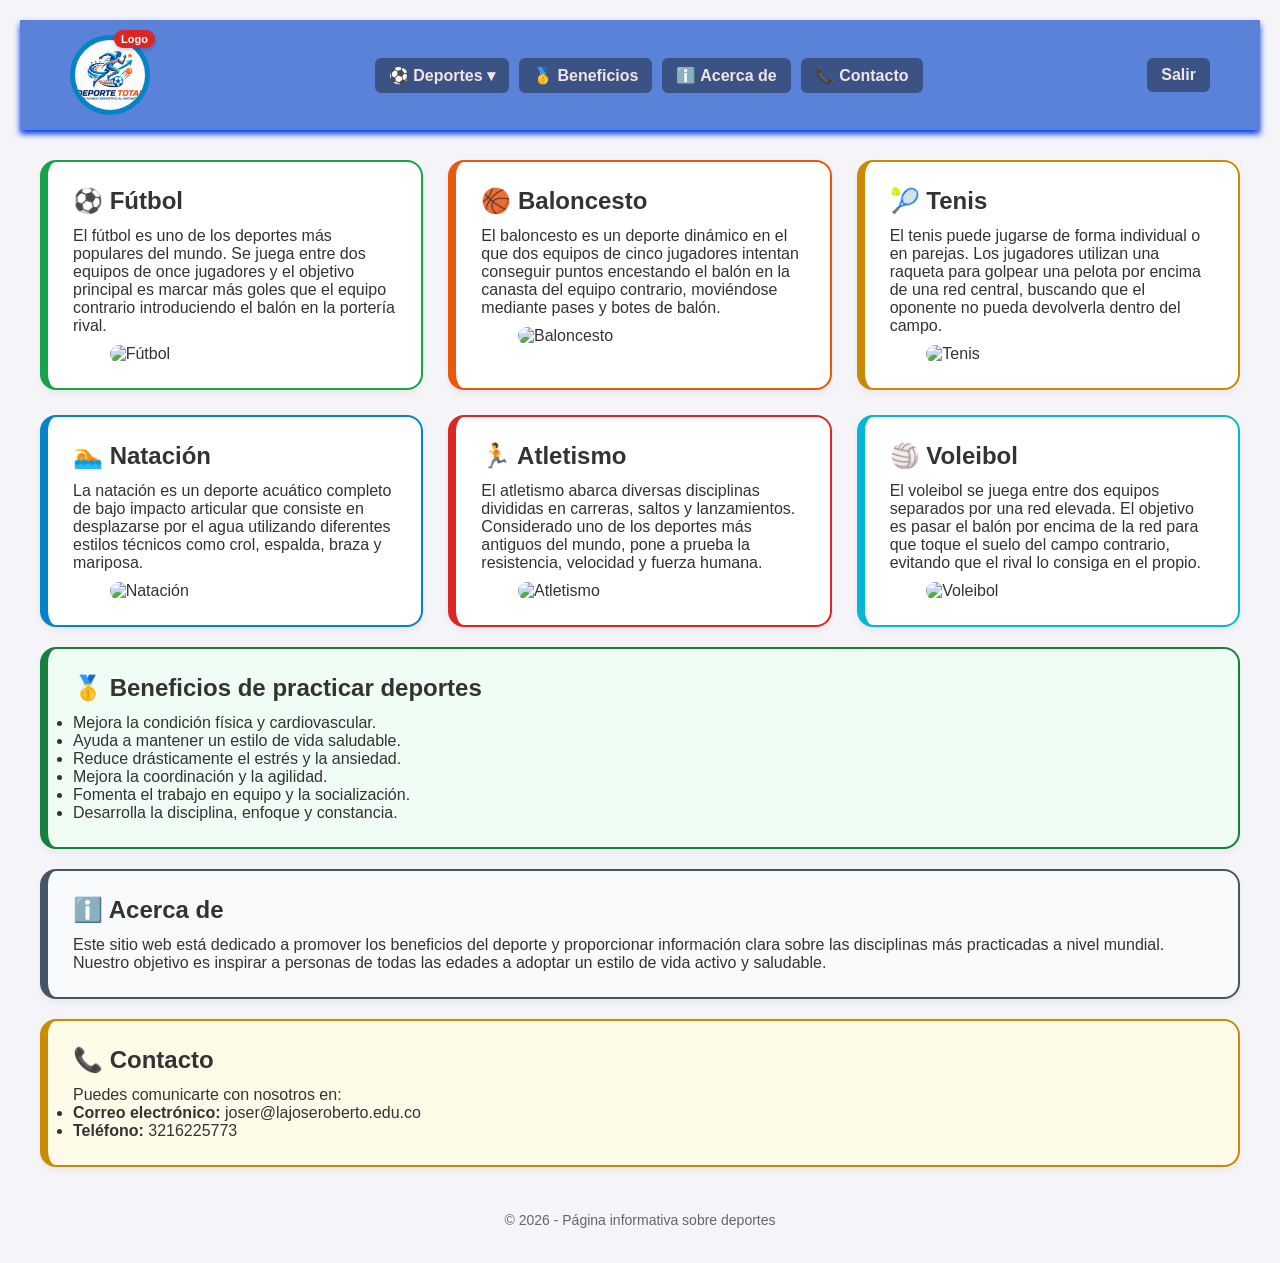
==== commit 2e26d783: "cambios del dia 18-09" ====
--- a/index.html
+++ b/index.html
@@ -10,38 +10,51 @@
 
 <body>
 
-    <header>
-        <div class="header-container">
-            <div class="header-left">
+   <header>
+    <div class="header-container">
+        
+        <div class="header-left">
+            <div class="logo-wrap">
                 <img src="LOGO.jpg" alt="Logo Deportes" id="logo-header" width="80" height="80">
-                <div class="header-title">
-                    <h1>EL MUNDO DE LOS DEPORTES</h1>
-                </div>
-            </div>
-            <div class="header-right">
-                <a href="login.html" class="button-salir">Salir</a>
+                <span class="insignia">Logo</span>
             </div>
         </div>
 
-        <nav>
-            <a href="#futbol">⚽ Fútbol</a>
-            <a href="#baloncesto">🏀 Baloncesto</a>
-            <a href="#tenis">🎾 Tenis</a>
-            <a href="#natacion">🏊 Natación</a>
-            <a href="#atletismo">🏃 Atletismo</a>
-            <a href="#voleibol">🏐 Voleibol</a>
-            <a href="#beneficios">🥇 Beneficios</a>
-            <a href="#acerca">ℹ️ Acerca de</a>
-            <a href="#contacto">📞 Contacto</a>
-        </nav>
-    </header>
+       <nav>
+    <ul>
+        
+        <li class="dropdown">
+            <a href="#" class="dropbtn">⚽ Deportes ▾</a>
+            <ul class="dropdown-content">
+                <li><a href="#futbol">⚽ Fútbol</a></li>
+                <li><a href="#baloncesto">🏀 Baloncesto</a></li>
+                <li><a href="#tenis">🎾 Tenis</a></li>
+                <li><a href="#natacion">🏊 Natación</a></li>
+                <li><a href="#atletismo">🏃 Atletismo</a></li>
+                <li><a href="#voleibol">🏐 Voleibol</a></li>
+            </ul>
+        </li>
+
+        
+        <li><a href="#beneficios">🥇 Beneficios</a></li>
+        <li><a href="#acerca">ℹ️ Acerca de</a></li>
+        <li><a href="#contacto">📞 Contacto</a></li>
+    </ul>
+</nav>
+
+       
+        <div class="header-right">
+            <a href="login.html" class="button-salir">Salir</a>
+        </div>
+    </div>
+</header>
 
     <main>
 
-        <!-- CONTENEDOR EN GRID PARA LAS TARJETAS DE DEPORTES -->
+      
         <div class="tarjetas-grid">
 
-            <!-- FÚTBOL -->
+        
             <section id="futbol" class="tarjeta">
                 <h2>⚽ Fútbol</h2>
                 <p>
@@ -53,7 +66,7 @@
                 <img src="https://images.unsplash.com/photo-1579952363873-27f3bade9f55?auto=format&fit=crop&w=900&q=80" width="250" alt="Fútbol">
             </section>
 
-            <!-- BALONCESTO -->
+       
             <section id="baloncesto" class="tarjeta">
                 <h2>🏀 Baloncesto</h2>
                 <p>
@@ -64,7 +77,7 @@
                 <img src="https://images.unsplash.com/photo-1546519638-68e109498ffc?auto=format&fit=crop&w=900&q=80" width="250" alt="Baloncesto">
             </section>
 
-            <!-- TENIS -->
+       
             <section id="tenis" class="tarjeta">
                 <h2>🎾 Tenis</h2>
                 <p>
@@ -76,7 +89,7 @@
                 <img src="https://images.unsplash.com/photo-1595435934249-5df7ed86e1c0?auto=format&fit=crop&w=900&q=80" width="250" alt="Tenis">
             </section>
 
-            <!-- NATACIÓN -->
+          
             <section id="natacion" class="tarjeta">
                 <h2>🏊 Natación</h2>
                 <p>
@@ -87,7 +100,7 @@
                 <img src="https://images.unsplash.com/photo-1530549387789-4c1017266635?auto=format&fit=crop&w=900&q=80" width="250" alt="Natación">
             </section>
 
-            <!-- ATLETISMO -->
+        
             <section id="atletismo" class="tarjeta">
                 <h2>🏃 Atletismo</h2>
                 <p>
@@ -99,7 +112,7 @@
                 <img src="https://images.unsplash.com/photo-1461896836934-ffe607ba8211?auto=format&fit=crop&w=900&q=80" width="250" alt="Atletismo">
             </section>
 
-            <!-- VOLEIBOL -->
+          
             <section id="voleibol" class="tarjeta">
                 <h2>🏐 Voleibol</h2>
                 <p>
@@ -110,9 +123,9 @@
                 <img src="https://images.unsplash.com/photo-1612872087720-bb876e2e67d1?auto=format&fit=crop&w=900&q=80" width="250" alt="Voleibol">
             </section>
 
-        </div> <!-- /FIN DE TARJETAS-GRID -->
+        </div>
 
-        <!-- BENEFICIOS -->
+       
         <section id="beneficios">
             <h2>🥇 Beneficios de practicar deportes</h2>
             <ul>
@@ -125,7 +138,7 @@
             </ul>
         </section>
 
-        <!-- ACERCA DE -->
+     
         <section id="acerca">
             <h2>ℹ️ Acerca de</h2>
             <p>
@@ -137,7 +150,7 @@
             </p>
         </section>
 
-        <!-- CONTACTO -->
+    
         <section id="contacto">
             <h2>📞 Contacto</h2>
             <p>Puedes comunicarte con nosotros en:</p>
--- a/css/style.css
+++ b/css/style.css
@@ -11,7 +11,7 @@
     padding: 20px;
 }
 
-main, footer, nav {
+main, footer {
     max-width: 1200px;
     margin: 30px auto 0 auto;
 }
@@ -20,13 +20,14 @@
     background-color: #5B82D9;
     color: white;
     box-shadow: 0 4px 6px rgba(2, 57, 240, 0.993);
-}
-
-.header-container {  
+    padding: 15px 0;
+}
+
+.header-container {   
     display: flex;
     justify-content: space-between;
     align-items: center; 
-    padding: 15px 30px;
+    padding: 0 30px;
     margin: 0 auto;
     max-width: 1200px;
 }
@@ -34,28 +35,97 @@
 .header-left {
     display: flex;
     align-items: center; 
-    gap: 15px;
-}
-
-.header-title h1 {
-    text-align: center;
-    color: #ffffff;
-    font-size: 24px;
+    gap: 30px;
+}
+
+.logo-wrap {
+    position: relative; 
+    display: inline-block;
+}
+
+.insignia {
+    position: absolute; 
+    top: -5px;
+    right: -5px; 
+    background-color: #dc2626;
+    color: white;
+    font-size: 11px;
+    font-weight: bold;
+    padding: 3px 7px;
+    border-radius: 50px;
+    box-shadow: 0 2px 4px rgba(0,0,0,0.2);
 }
 
 #logo-header {
     border-radius: 50%;
-    border: 2px solid #0284c7;
+    border: 5px solid #0284c7;
     object-fit: cover;
+    display: block;
+    transition: transform 0.25s ease, box-shadow 0.25s ease;
+    cursor: pointer;
 }
 
 nav ul {
     list-style: none;
-    display: flex;
-    justify-content: center;
-    flex-wrap: wrap;
-    gap: 10px;
-    margin-top: 15px;
+    padding: 0;
+    margin: 0;
+    text-align: center;
+}
+
+nav li {
+    float: left; 
+    margin: 5px; 
+}
+
+nav li.dropdown {
+    position: relative;
+}
+
+
+nav ul.dropdown-content {
+    display: none;
+    position: absolute;
+    top: 100%;
+    left: 0;
+    background-color: #3b5284;
+    min-width: 170px;
+    box-shadow: 0px 8px 16px rgba(0,0,0,0.2);
+    border-radius: 6px;
+    z-index: 1000;
+    padding: 5px 0;
+}
+
+
+nav ul.dropdown-content li {
+    float: none;
+    display: block;
+    margin: 0;
+}
+
+nav ul.dropdown-content a {
+    display: block;
+    width: 100%;
+    text-align: left;
+    border-radius: 0;
+    background-color: transparent;
+}
+
+
+nav ul.dropdown-content a:hover {
+    background-color: #2563eb;
+}
+
+
+nav li.dropdown:hover .dropdown-content {
+    display: block;
+}
+
+
+
+nav::after {
+    content: "";
+    display: block;
+    clear: both; 
 }
 
 a {
@@ -75,7 +145,6 @@
     text-decoration: underline;
 }
 
-/* Grid adaptativo para que las tarjetas de deportes queden equilibradas */
 .tarjetas-grid {
     display: grid;
     grid-template-columns: repeat(auto-fit, minmax(300px, 1fr)); 
@@ -83,7 +152,6 @@
     margin-bottom: 20px;
 }
 
-/* Base general de secciones y tarjetas con bordes base y transiciones */
 section, .tarjeta {
     background-color: white;
     border-radius: 16px; 
@@ -103,9 +171,6 @@
     margin-bottom: 12px;
 }
 
-/* --- ESTILOS DE DELINEADO COMPLETO (BORDER) Y BORDE IZQUIERDO POR SECCIÓN --- */
-
-/* Deportes */
 #futbol { 
     border: 2px solid #16a34a; 
     border-left-width: 8px; 
@@ -130,14 +195,11 @@
     border: 2px solid #9333ea; 
     border-left-width: 8px; 
 }
-
-/* Voleibol */
 #voleibol { 
     border: 2px solid #06b6d4; 
     border-left-width: 8px; 
 }
 
-/* Otras secciones */
 #beneficios {
     background-color: #f0fdf4;
     border: 2px solid #15803d;
@@ -156,7 +218,6 @@
     border-left-width: 8px;
 }
 
-/* --- EFECTO DE MOVIMIENTO AL TOCAR/PASAR EL CURSOR EN TODOS LOS ELEMENTOS --- */
 section:hover, section:active,
 .tarjeta:hover, .tarjeta:active,
 a:hover, a:active,
@@ -165,14 +226,6 @@
     box-shadow: 0 10px 18px rgba(0, 0, 0, 0.12);
 }
 
-#logo-header {
-    border-radius: 50%;
-    border: 2px solid #0284c7;
-    object-fit: cover;
-    transition: transform 0.25s ease, box-shadow 0.25s ease;
-    cursor: pointer;
-}
-
 section img {
     border-radius: 5000px; 
     display: block;
@@ -197,7 +250,6 @@
     transform: translateY(-3px);
 }
 
-/* --- ADAPTABILIDAD RESPONSIVA --- */
 @media (max-width: 768px) {
     .tarjetas-grid {
         grid-template-columns: 1fr;
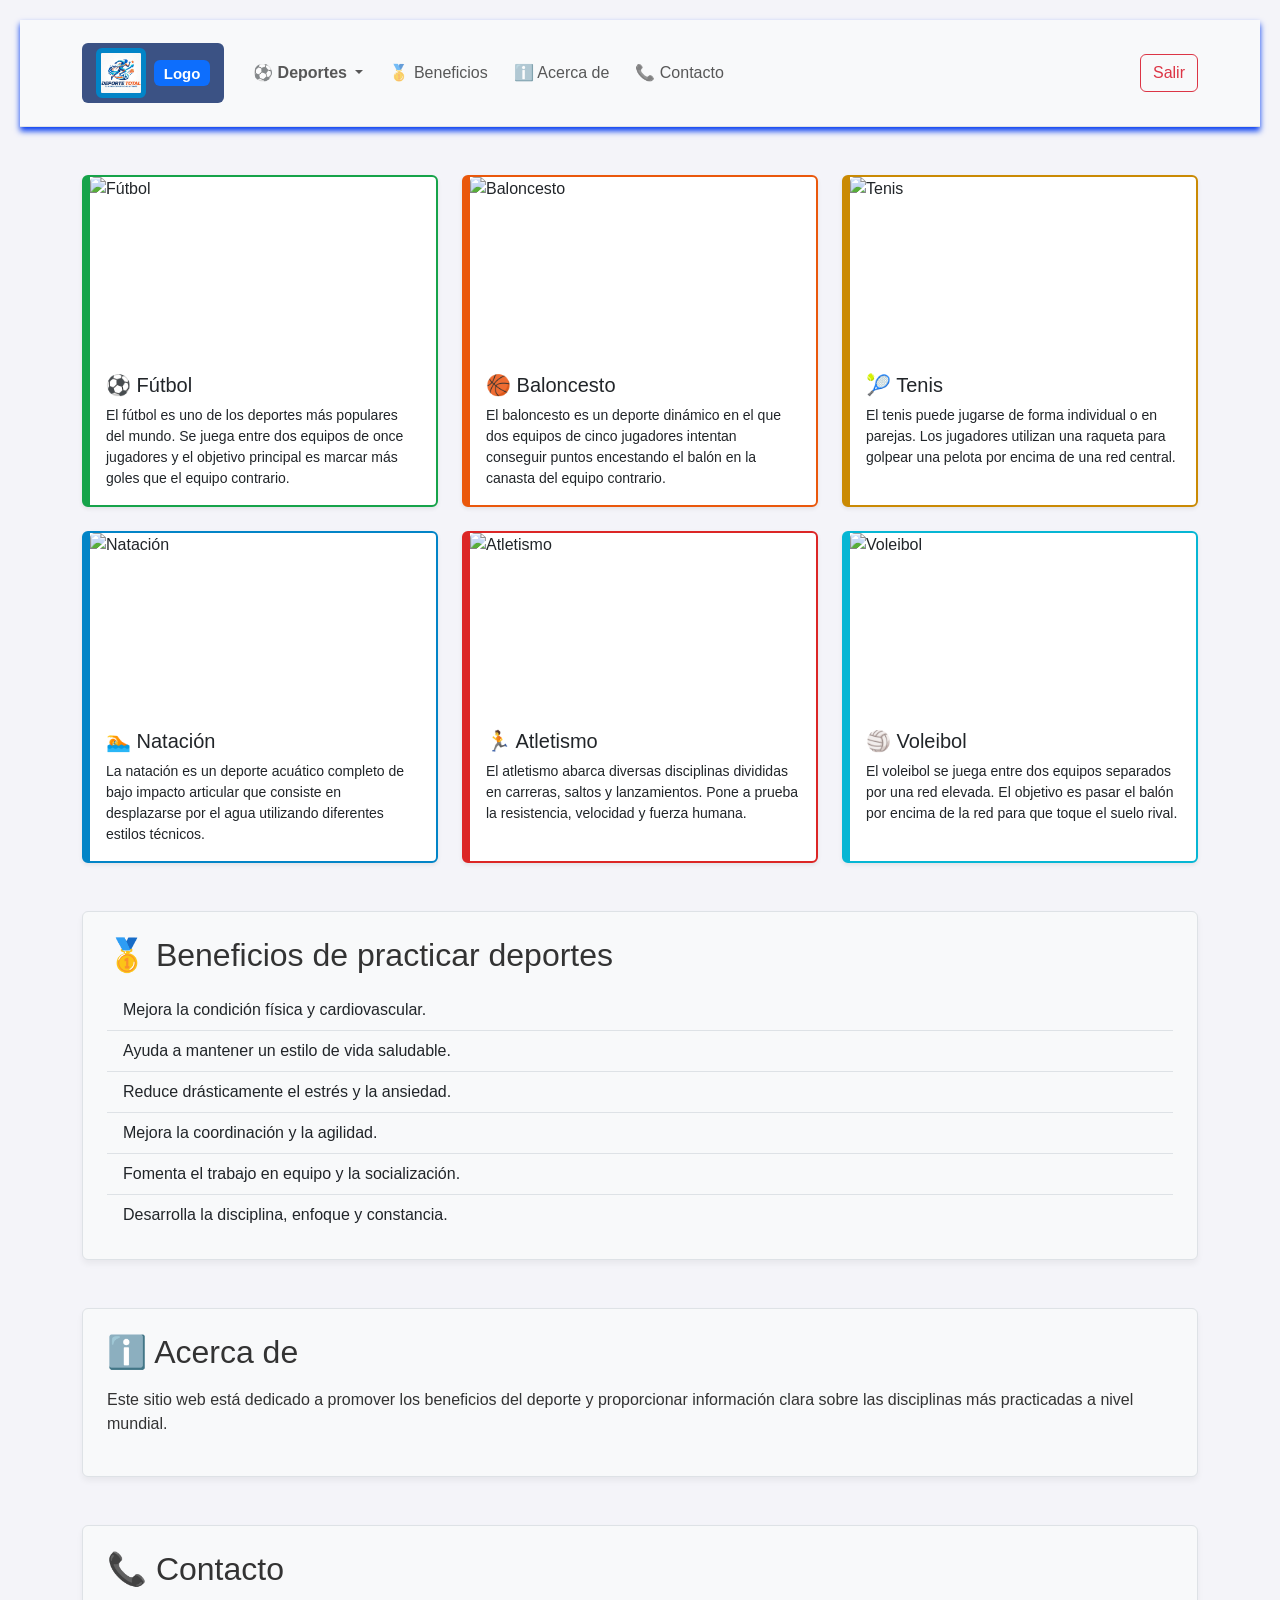
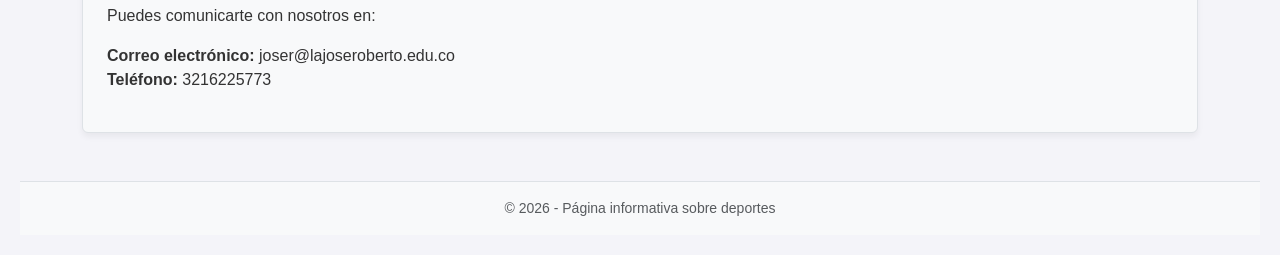
==== commit 4a02d7bc: "Bootstraf" ====
--- a/index.html
+++ b/index.html
@@ -5,171 +5,177 @@
     <meta charset="UTF-8">
     <meta name="viewport" content="width=device-width, initial-scale=1.0">
     <title>El Mundo de los Deportes</title>
+    <!-- CSS de Bootstrap 5.3.3 -->
+    <link href="https://cdn.jsdelivr.net/npm/bootstrap@5.3.3/dist/css/bootstrap.min.css" rel="stylesheet">
     <link rel="stylesheet" href="css/style.css">
 </head>
 
 <body>
 
-   <header>
-    <div class="header-container">
-        
-        <div class="header-left">
-            <div class="logo-wrap">
-                <img src="LOGO.jpg" alt="Logo Deportes" id="logo-header" width="80" height="80">
-                <span class="insignia">Logo</span>
+    <!-- Menú de navegación con fondo claro (bg-light) y bordes definidos -->
+    <header class="bg-light border-bottom sticky-top">
+        <nav class="navbar navbar-expand-lg navbar-light container">
+            <div class="container-fluid">
+                <a class="navbar-brand d-flex align-items-center" href="#">
+                    <img src="LOGO.jpg" alt="Logo Deportes" id="logo-header" width="50" height="50" class="me-2 rounded">
+                    <span class="badge bg-primary">Logo</span>
+                </a>
+
+                <button class="navbar-toggler" type="button" data-bs-toggle="collapse" data-bs-target="#navbarNav" aria-controls="navbarNav" aria-expanded="false" aria-label="Toggle navigation">
+                    <span class="navbar-toggler-icon"></span>
+                </button>
+
+                <div class="collapse navbar-collapse" id="navbarNav">
+                    <ul class="navbar-nav me-auto mb-2 mb-lg-0">
+                        <li class="nav-item dropdown">
+                            <a class="nav-link dropdown-toggle fw-semibold" href="#" role="button" data-bs-toggle="dropdown" aria-expanded="false">
+                                ⚽ Deportes
+                            </a>
+                            <ul class="dropdown-menu">
+                                <li><a class="dropdown-item" href="#futbol">⚽ Fútbol</a></li>
+                                <li><a class="dropdown-item" href="#baloncesto">🏀 Baloncesto</a></li>
+                                <li><a class="dropdown-item" href="#tenis">🎾 Tenis</a></li>
+                                <li><a class="dropdown-item" href="#natacion">🏊 Natación</a></li>
+                                <li><a class="dropdown-item" href="#atletismo">🏃 Atletismo</a></li>
+                                <li><a class="dropdown-item" href="#voleibol">🏐 Voleibol</a></li>
+                            </ul>
+                        </li>
+                        <li class="nav-item"><a class="nav-link" href="#beneficios">🥇 Beneficios</a></li>
+                        <li class="nav-item"><a class="nav-link" href="#acerca">ℹ️ Acerca de</a></li>
+                        <li class="nav-item"><a class="nav-link" href="#contacto">📞 Contacto</a></li>
+                    </ul>
+                    <a href="login.html" class="btn btn-outline-danger">Salir</a>
+                </div>
             </div>
-        </div>
+        </nav>
+    </header>
 
-       <nav>
-    <ul>
-        
-        <li class="dropdown">
-            <a href="#" class="dropbtn">⚽ Deportes ▾</a>
-            <ul class="dropdown-content">
-                <li><a href="#futbol">⚽ Fútbol</a></li>
-                <li><a href="#baloncesto">🏀 Baloncesto</a></li>
-                <li><a href="#tenis">🎾 Tenis</a></li>
-                <li><a href="#natacion">🏊 Natación</a></li>
-                <li><a href="#atletismo">🏃 Atletismo</a></li>
-                <li><a href="#voleibol">🏐 Voleibol</a></li>
-            </ul>
-        </li>
+    <main class="container my-5">
 
-        
-        <li><a href="#beneficios">🥇 Beneficios</a></li>
-        <li><a href="#acerca">ℹ️ Acerca de</a></li>
-        <li><a href="#contacto">📞 Contacto</a></li>
-    </ul>
-</nav>
+        <!-- Grilla de Tarjetas: col-12 en celular (1 por fila) y col-md-4 para 3 tarjetas por fila -->
+        <div class="row g-4 mb-5">
 
-       
-        <div class="header-right">
-            <a href="login.html" class="button-salir">Salir</a>
-        </div>
-    </div>
-</header>
+            <!-- Tarjeta Fútbol -->
+            <div class="col-12 col-md-4">
+                <div class="card h-100 shadow-sm" id="futbol">
+                    <img src="https://images.unsplash.com/photo-1579952363873-27f3bade9f55?auto=format&fit=crop&w=900&q=80" class="card-img-top img-fluid" alt="Fútbol" style="height: 180px; object-fit: cover;">
+                    <div class="card-body d-flex flex-column">
+                        <h5 class="card-title">⚽ Fútbol</h5>
+                        <p class="card-text flex-grow-1 small">
+                            El fútbol es uno de los deportes más populares del mundo.
+                            Se juega entre dos equipos de once jugadores y el objetivo
+                            principal es marcar más goles que el equipo contrario.
+                        </p>
+                    </div>
+                </div>
+            </div>
 
-    <main>
+            <!-- Tarjeta Baloncesto -->
+            <div class="col-12 col-md-4">
+                <div class="card h-100 shadow-sm" id="baloncesto">
+                    <img src="https://images.unsplash.com/photo-1546519638-68e109498ffc?auto=format&fit=crop&w=900&q=80" class="card-img-top img-fluid" alt="Baloncesto" style="height: 180px; object-fit: cover;">
+                    <div class="card-body d-flex flex-column">
+                        <h5 class="card-title">🏀 Baloncesto</h5>
+                        <p class="card-text flex-grow-1 small">
+                            El baloncesto es un deporte dinámico en el que dos equipos de cinco jugadores intentan conseguir puntos encestando el balón en la canasta del equipo contrario.
+                        </p>
+                    </div>
+                </div>
+            </div>
 
-      
-        <div class="tarjetas-grid">
+            <!-- Tarjeta Tenis -->
+            <div class="col-12 col-md-4">
+                <div class="card h-100 shadow-sm" id="tenis">
+                    <img src="https://images.unsplash.com/photo-1595435934249-5df7ed86e1c0?auto=format&fit=crop&w=900&q=80" class="card-img-top img-fluid" alt="Tenis" style="height: 180px; object-fit: cover;">
+                    <div class="card-body d-flex flex-column">
+                        <h5 class="card-title">🎾 Tenis</h5>
+                        <p class="card-text flex-grow-1 small">
+                            El tenis puede jugarse de forma individual o en parejas. Los jugadores utilizan una raqueta para golpear una pelota por encima de una red central.
+                        </p>
+                    </div>
+                </div>
+            </div>
 
-        
-            <section id="futbol" class="tarjeta">
-                <h2>⚽ Fútbol</h2>
-                <p>
-                    El fútbol es uno de los deportes más populares del mundo.
-                    Se juega entre dos equipos de once jugadores y el objetivo
-                    principal es marcar más goles que el equipo contrario
-                    introduciendo el balón en la portería rival.
-                </p>
-                <img src="https://images.unsplash.com/photo-1579952363873-27f3bade9f55?auto=format&fit=crop&w=900&q=80" width="250" alt="Fútbol">
-            </section>
+            <!-- Tarjeta Natación -->
+            <div class="col-12 col-md-4">
+                <div class="card h-100 shadow-sm" id="natacion">
+                    <img src="https://images.unsplash.com/photo-1530549387789-4c1017266635?auto=format&fit=crop&w=900&q=80" class="card-img-top img-fluid" alt="Natación" style="height: 180px; object-fit: cover;">
+                    <div class="card-body d-flex flex-column">
+                        <h5 class="card-title">🏊 Natación</h5>
+                        <p class="card-text flex-grow-1 small">
+                            La natación es un deporte acuático completo de bajo impacto articular que consiste en desplazarse por el agua utilizando diferentes estilos técnicos.
+                        </p>
+                    </div>
+                </div>
+            </div>
 
-       
-            <section id="baloncesto" class="tarjeta">
-                <h2>🏀 Baloncesto</h2>
-                <p>
-                    El baloncesto es un deporte dinámico en el que dos equipos de cinco jugadores intentan conseguir puntos encestando el
-                    balón en la canasta del equipo contrario, moviéndose mediante
-                    pases y botes de balón.
-                </p>
-                <img src="https://images.unsplash.com/photo-1546519638-68e109498ffc?auto=format&fit=crop&w=900&q=80" width="250" alt="Baloncesto">
-            </section>
+            <!-- Tarjeta Atletismo -->
+            <div class="col-12 col-md-4">
+                <div class="card h-100 shadow-sm" id="atletismo">
+                    <img src="https://images.unsplash.com/photo-1461896836934-ffe607ba8211?auto=format&fit=crop&w=900&q=80" class="card-img-top img-fluid" alt="Atletismo" style="height: 180px; object-fit: cover;">
+                    <div class="card-body d-flex flex-column">
+                        <h5 class="card-title">🏃 Atletismo</h5>
+                        <p class="card-text flex-grow-1 small">
+                            El atletismo abarca diversas disciplinas divididas en carreras, saltos y lanzamientos. Pone a prueba la resistencia, velocidad y fuerza humana.
+                        </p>
+                    </div>
+                </div>
+            </div>
 
-       
-            <section id="tenis" class="tarjeta">
-                <h2>🎾 Tenis</h2>
-                <p>
-                    El tenis puede jugarse de forma individual o en parejas.
-                    Los jugadores utilizan una raqueta para golpear una pelota
-                    por encima de una red central, buscando que el oponente no
-                    pueda devolverla dentro del campo.
-                </p>
-                <img src="https://images.unsplash.com/photo-1595435934249-5df7ed86e1c0?auto=format&fit=crop&w=900&q=80" width="250" alt="Tenis">
-            </section>
-
-          
-            <section id="natacion" class="tarjeta">
-                <h2>🏊 Natación</h2>
-                <p>
-                    La natación es un deporte acuático completo de bajo impacto
-                    articular que consiste en desplazarse por el agua utilizando
-                    diferentes estilos técnicos como crol, espalda, braza y mariposa.
-                </p>
-                <img src="https://images.unsplash.com/photo-1530549387789-4c1017266635?auto=format&fit=crop&w=900&q=80" width="250" alt="Natación">
-            </section>
-
-        
-            <section id="atletismo" class="tarjeta">
-                <h2>🏃 Atletismo</h2>
-                <p>
-                    El atletismo abarca diversas disciplinas divididas en carreras,
-                    saltos y lanzamientos. Considerado uno de los deportes más
-                    antiguos del mundo, pone a prueba la resistencia, velocidad
-                    y fuerza humana.
-                </p>
-                <img src="https://images.unsplash.com/photo-1461896836934-ffe607ba8211?auto=format&fit=crop&w=900&q=80" width="250" alt="Atletismo">
-            </section>
-
-          
-            <section id="voleibol" class="tarjeta">
-                <h2>🏐 Voleibol</h2>
-                <p>
-                    El voleibol se juega entre dos equipos separados por una red elevada.
-                    El objetivo es pasar el balón por encima de la red para que toque el suelo
-                    del campo contrario, evitando que el rival lo consiga en el propio.
-                </p>
-                <img src="https://images.unsplash.com/photo-1612872087720-bb876e2e67d1?auto=format&fit=crop&w=900&q=80" width="250" alt="Voleibol">
-            </section>
+            <!-- Tarjeta Voleibol -->
+            <div class="col-12 col-md-4">
+                <div class="card h-100 shadow-sm" id="voleibol">
+                    <img src="https://images.unsplash.com/photo-1612872087720-bb876e2e67d1?auto=format&fit=crop&w=900&q=80" class="card-img-top img-fluid" alt="Voleibol" style="height: 180px; object-fit: cover;">
+                    <div class="card-body d-flex flex-column">
+                        <h5 class="card-title">🏐 Voleibol</h5>
+                        <p class="card-text flex-grow-1 small">
+                            El voleibol se juega entre dos equipos separados por una red elevada. El objetivo es pasar el balón por encima de la red para que toque el suelo rival.
+                        </p>
+                    </div>
+                </div>
+            </div>
 
         </div>
 
-       
-        <section id="beneficios">
-            <h2>🥇 Beneficios de practicar deportes</h2>
-            <ul>
-                <li>Mejora la condición física y cardiovascular.</li>
-                <li>Ayuda a mantener un estilo de vida saludable.</li>
-                <li>Reduce drásticamente el estrés y la ansiedad.</li>
-                <li>Mejora la coordinación y la agilidad.</li>
-                <li>Fomenta el trabajo en equipo y la socialización.</li>
-                <li>Desarrolla la disciplina, enfoque y constancia.</li>
+        <!-- Secciones adicionales -->
+        <section id="beneficios" class="my-5 p-4 bg-light rounded border">
+            <h2 class="mb-3">🥇 Beneficios de practicar deportes</h2>
+            <ul class="list-group list-group-flush">
+                <li class="list-group-item bg-transparent">Mejora la condición física y cardiovascular.</li>
+                <li class="list-group-item bg-transparent">Ayuda a mantener un estilo de vida saludable.</li>
+                <li class="list-group-item bg-transparent">Reduce drásticamente el estrés y la ansiedad.</li>
+                <li class="list-group-item bg-transparent">Mejora la coordinación y la agilidad.</li>
+                <li class="list-group-item bg-transparent">Fomenta el trabajo en equipo y la socialización.</li>
+                <li class="list-group-item bg-transparent">Desarrolla la disciplina, enfoque y constancia.</li>
             </ul>
         </section>
 
-     
-        <section id="acerca">
-            <h2>ℹ️ Acerca de</h2>
+        <section id="acerca" class="my-5 p-4 bg-light rounded border">
+            <h2 class="mb-3">ℹ️ Acerca de</h2>
             <p>
                 Este sitio web está dedicado a promover los beneficios del
                 deporte y proporcionar información clara sobre las disciplinas
-                más practicadas a nivel mundial. Nuestro objetivo es inspirar
-                a personas de todas las edades a adoptar un estilo de vida
-                activo y saludable.
+                más practicadas a nivel mundial.
             </p>
         </section>
 
-    
-        <section id="contacto">
-            <h2>📞 Contacto</h2>
+        <section id="contacto" class="my-5 p-4 bg-light rounded border">
+            <h2 class="mb-3">📞 Contacto</h2>
             <p>Puedes comunicarte con nosotros en:</p>
-            <ul>
-                <li>
-                    <strong>Correo electrónico:</strong> joser@lajoseroberto.edu.co
-                </li>
-                <li>
-                    <strong>Teléfono:</strong> 3216225773
-                </li>
+            <ul class="list-unstyled">
+                <li><strong>Correo electrónico:</strong> joser@lajoseroberto.edu.co</li>
+                <li><strong>Teléfono:</strong> 3216225773</li>
             </ul>
         </section>
 
     </main>
 
-    <footer>
-        <p>© 2026 - Página informativa sobre deportes</p>
+    <footer class="bg-light text-center py-3 border-top">
+        <p class="mb-0 text-muted">© 2026 - Página informativa sobre deportes</p>
     </footer>
 
+    <!-- JavaScript Bundle de Bootstrap 5.3.3 -->
+    <script src="https://cdn.jsdelivr.net/npm/bootstrap@5.3.3/dist/js/bootstrap.bundle.min.js"></script>
 </body>
 
 </html>
--- a/css/style.css
+++ b/css/style.css
@@ -12,7 +12,8 @@
 }
 
 main, footer {
-    max-width: 1200px;
+    max-width: 100%;
+    height: auto;
     margin: 30px auto 0 auto;
 }
 
@@ -49,7 +50,7 @@
     right: -5px; 
     background-color: #dc2626;
     color: white;
-    font-size: 11px;
+    font-size: 1rem;
     font-weight: bold;
     padding: 3px 7px;
     border-radius: 50px;
@@ -77,7 +78,7 @@
     margin: 5px; 
 }
 
-nav li.dropdown {
+nav li.dropdown { 
     position: relative;
 }
 
@@ -137,6 +138,8 @@
     border-radius: 6px;
     display: inline-block;
     transition: transform 0.25s ease, background-color 0.2s, color 0.2s, box-shadow 0.25s ease;
+    max-width: 100%;
+    height: auto;
 }
 
 a:hover, a:active {
@@ -161,6 +164,8 @@
     box-shadow: 0 4px 6px rgba(0, 0, 0, 0.05);
     transition: transform 0.25s ease, box-shadow 0.25s ease, border-color 0.25s ease;
     cursor: pointer;
+    max-width: 100%;
+    height: auto;
 }
 
 .tarjetas-grid .tarjeta {
@@ -169,6 +174,8 @@
 
 section h2 {
     margin-bottom: 12px;
+    max-width: 100%;
+    height: auto;
 }
 
 #futbol { 
@@ -232,6 +239,8 @@
     margin: 10px auto 0 auto;
     object-fit: cover;
     transition: transform 0.25s ease;
+    max-width: 100%;
+    height: auto;
 }
 
 section img:hover, section img:active {
